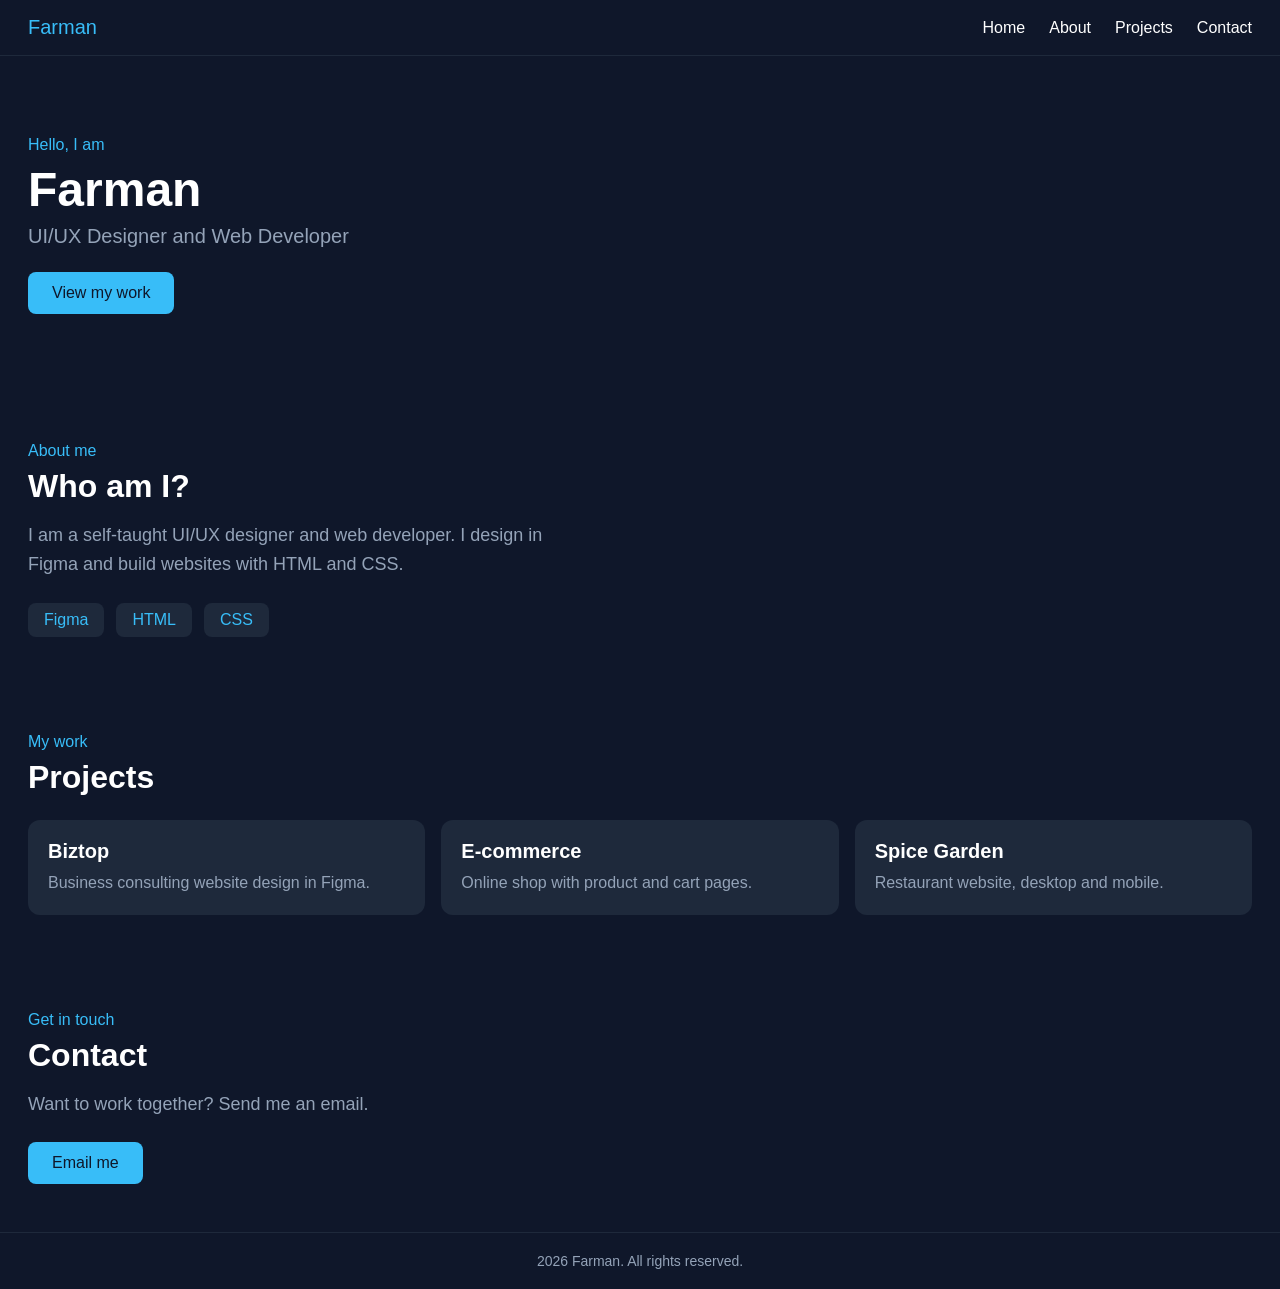
==== index.html @ 83edf2c7 "Add files via upload" ====
<!DOCTYPE html>
<html lang="en">
<head>
  <meta charset="UTF-8">
  <meta name="viewport" content="width=device-width, initial-scale=1.0">
  <title>Farman Portfolio</title>
  <link rel="stylesheet" href="style.css">
</head>
<body>
  <nav class="navbar">
    <span class="logo">Farman</span>
    <ul class="nav-links">
            <li><a href="#home">Home</a></li>
      <li><a href="#about">About</a></li>
      <li><a href="#projects">Projects</a></li>
      <li><a href="#contact">Contact</a></li>
    </ul>
  </nav>
  <section class="hero" id="home">
    <p class="hello">Hello, I am</p>
    <h1>Farman</h1>
    <p class="role">UI/UX Designer and Web Developer</p>
    <a href="#" class="btn">View my work</a>
  </section>
    <section class="about" id="about">
    <p class="label">About me</p>
    <h2>Who am I?</h2>
    <p class="about-text">I am a self-taught UI/UX designer and web developer. I design in Figma and build websites with HTML and CSS.</p>
    <div class="skills">
      <span>Figma</span>
      <span>HTML</span>
      <span>CSS</span>
    </div>
  </section>
    <section class="projects" id="projects">
    <p class="label">My work</p>
    <h2>Projects</h2>
    <div class="cards">
      <div class="card">
        <h3>Biztop</h3>
        <p>Business consulting website design in Figma.</p>
      </div>
      <div class="card">
        <h3>E-commerce</h3>
        <p>Online shop with product and cart pages.</p>
      </div>
      <div class="card">
        <h3>Spice Garden</h3>
        <p>Restaurant website, desktop and mobile.</p>
      </div>
    </div>
  </section>
    <section class="contact" id="contact">
    <p class="label">Get in touch</p>
    <h2>Contact</h2>
    <p class="about-text">Want to work together? Send me an email.</p>
    <a href="mailto:farman.zoniftye@gmail.com" class="btn">Email me</a>
  </section>
  <footer class="footer">2026 Farman. All rights reserved.</footer>
</body>
</html>
---- style.css ----
* { margin: 0; padding: 0; box-sizing: border-box; }
body { background: #0F172A; font-family: Arial, sans-serif; }
.navbar { display: flex; justify-content: space-between; align-items: center; padding: 16px 28px; border-bottom: 1px solid #1E293B; }
.logo { color: #38BDF8; font-size: 20px; }
.nav-links { display: flex; gap: 24px; list-style: none; color: #FFFFFF; font-size: 16px; }
.hero { padding: 80px 28px; }
.hello { color: #38BDF8; font-size: 16px; margin-bottom: 8px; }
h1 { color: #FFFFFF; font-size: 48px; margin-bottom: 8px; }
.role { color: #94A3B8; font-size: 20px; margin-bottom: 24px; }
.btn { background: #38BDF8; color: #0F172A; font-size: 16px; padding: 12px 24px; border-radius: 8px; text-decoration: none; display: inline-block; }
.about { padding: 48px 28px; }
.label { color: #38BDF8; font-size: 16px; margin-bottom: 8px; }
h2 { color: #FFFFFF; font-size: 32px; margin-bottom: 16px; }
.about-text { color: #94A3B8; font-size: 18px; line-height: 1.6; max-width: 520px; margin-bottom: 24px; }
.skills { display: flex; gap: 12px; }
.skills span { background: #1E293B; color: #38BDF8; font-size: 16px; padding: 8px 16px; border-radius: 8px; }
.projects { padding: 48px 28px; }
.cards { display: grid; grid-template-columns: repeat(3, 1fr); gap: 16px; margin-top: 24px; }
.card { background: #1E293B; border-radius: 12px; padding: 20px; }
.card h3 { color: #FFFFFF; font-size: 20px; margin-bottom: 8px; }
.card p { color: #94A3B8; font-size: 16px; line-height: 1.5; }
.contact { padding: 48px 28px; }
.footer { border-top: 1px solid #1E293B; padding: 20px 28px; text-align: center; color: #94A3B8; font-size: 14px; }
html { scroll-behavior: smooth; }
.nav-links a { color: #FFFFFF; text-decoration: none; }
@media (max-width: 768px) {
  .cards { grid-template-columns: 1fr; }
  h1 { font-size: 36px; }
  h2 { font-size: 26px; }
  .navbar { flex-direction: column; gap: 12px; }
  .nav-links { gap: 16px; }
}
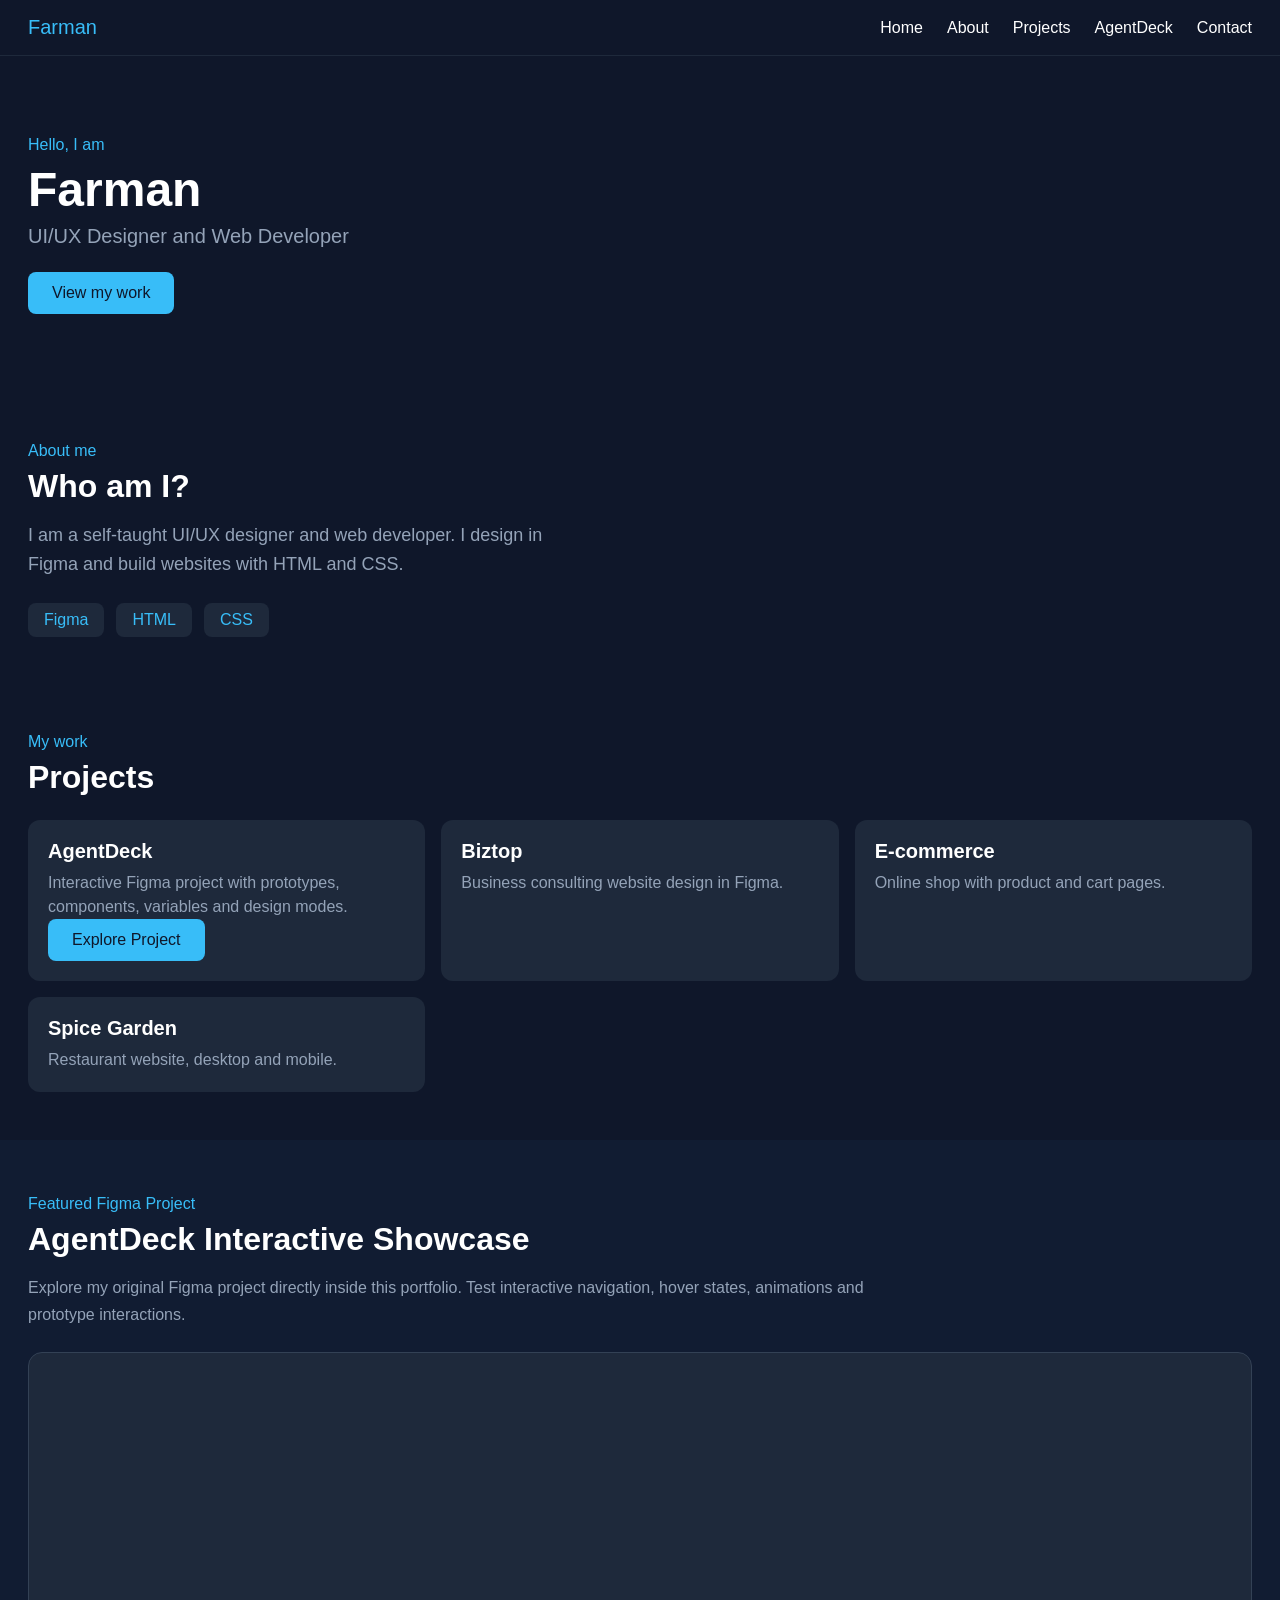
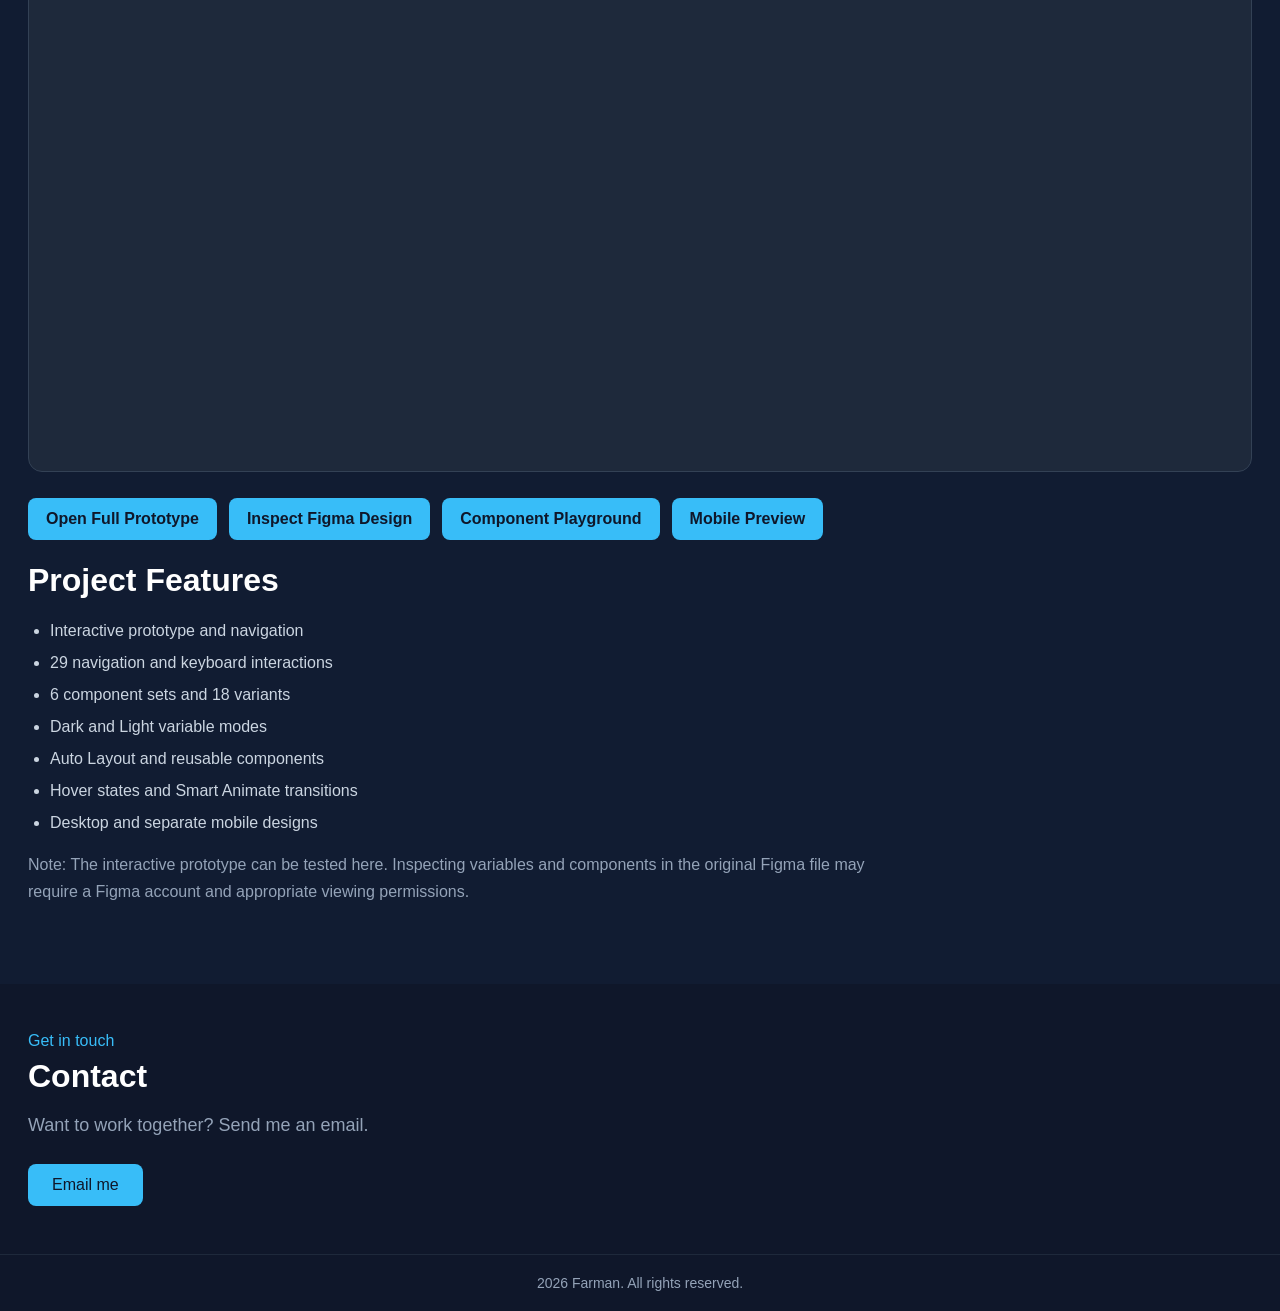
==== commit c8cc2a41: "Enhance index.html with Figma showcase and styles Added meta description and styles for Figma showca" ====
--- a/index.html
+++ b/index.html
@@ -1,61 +1,211 @@
+
 <!DOCTYPE html>
 <html lang="en">
 <head>
   <meta charset="UTF-8">
   <meta name="viewport" content="width=device-width, initial-scale=1.0">
+  <meta name="description" content="Farman's UI/UX design and web development portfolio.">
   <title>Farman Portfolio</title>
   <link rel="stylesheet" href="style.css">
+  <style>
+    .figma-showcase {
+      padding: 55px 28px;
+      background: #111c32;
+    }
+    .figma-description {
+      color: #94a3b8;
+      line-height: 1.7;
+      margin: 12px 0 24px;
+      max-width: 850px;
+    }
+    .figma-frame {
+      width: 100%;
+      height: 80vh;
+      min-height: 560px;
+      border: 1px solid #334155;
+      border-radius: 14px;
+      background: #1e293b;
+    }
+    .figma-links {
+      display: flex;
+      flex-wrap: wrap;
+      gap: 12px;
+      margin: 22px 0;
+    }
+    .figma-links a {
+      background: #38bdf8;
+      color: #0f172a;
+      padding: 12px 18px;
+      border-radius: 8px;
+      text-decoration: none;
+      font-weight: bold;
+    }
+    .figma-links a:hover {
+      background: #7dd3fc;
+    }
+    .feature-list {
+      color: #cbd5e1;
+      line-height: 2;
+      padding-left: 22px;
+      margin-top: 16px;
+    }
+    @media (max-width: 768px) {
+      .figma-showcase { padding: 35px 16px; }
+      .figma-frame { min-height: 480px; }
+      .figma-links { flex-direction: column; }
+      .figma-links a { text-align: center; }
+    }
+  </style>
 </head>
+
 <body>
+
   <nav class="navbar">
     <span class="logo">Farman</span>
     <ul class="nav-links">
-            <li><a href="#home">Home</a></li>
+      <li><a href="#home">Home</a></li>
       <li><a href="#about">About</a></li>
       <li><a href="#projects">Projects</a></li>
+      <li><a href="#agentdeck">AgentDeck</a></li>
       <li><a href="#contact">Contact</a></li>
     </ul>
   </nav>
+
   <section class="hero" id="home">
     <p class="hello">Hello, I am</p>
     <h1>Farman</h1>
     <p class="role">UI/UX Designer and Web Developer</p>
-    <a href="#" class="btn">View my work</a>
-  </section>
-    <section class="about" id="about">
+    <a href="#projects" class="btn">View my work</a>
+  </section>
+
+  <section class="about" id="about">
     <p class="label">About me</p>
     <h2>Who am I?</h2>
-    <p class="about-text">I am a self-taught UI/UX designer and web developer. I design in Figma and build websites with HTML and CSS.</p>
+    <p class="about-text">
+      I am a self-taught UI/UX designer and web developer.
+      I design in Figma and build websites with HTML and CSS.
+    </p>
     <div class="skills">
       <span>Figma</span>
       <span>HTML</span>
       <span>CSS</span>
     </div>
   </section>
-    <section class="projects" id="projects">
+
+  <section class="projects" id="projects">
     <p class="label">My work</p>
     <h2>Projects</h2>
+
     <div class="cards">
+      <div class="card">
+        <h3>AgentDeck</h3>
+        <p>
+          Interactive Figma project with prototypes,
+          components, variables and design modes.
+        </p>
+        <a href="#agentdeck" class="btn">Explore Project</a>
+      </div>
+
       <div class="card">
         <h3>Biztop</h3>
         <p>Business consulting website design in Figma.</p>
       </div>
+
       <div class="card">
         <h3>E-commerce</h3>
         <p>Online shop with product and cart pages.</p>
       </div>
+
       <div class="card">
         <h3>Spice Garden</h3>
         <p>Restaurant website, desktop and mobile.</p>
       </div>
     </div>
   </section>
-    <section class="contact" id="contact">
+
+  <section class="figma-showcase" id="agentdeck">
+    <p class="label">Featured Figma Project</p>
+    <h2>AgentDeck Interactive Showcase</h2>
+
+    <p class="figma-description">
+      Explore my original Figma project directly inside
+      this portfolio. Test interactive navigation, hover
+      states, animations and prototype interactions.
+    </p>
+
+    <iframe
+      class="figma-frame"
+      title="AgentDeck Interactive Figma Prototype"
+      src="https://embed.figma.com/proto/64Zrr0QoQQbOeMegzRqmjJ?node-id=132-300&amp;starting-point-node-id=132-300&amp;embed-host=agentdeck-portfolio&amp;scaling=fit-width&amp;show-proto-sidebar=true&amp;hotspot-hints=true"
+      loading="lazy"
+      allowfullscreen>
+    </iframe>
+
+    <div class="figma-links">
+
+      <a
+        href="https://www.figma.com/proto/64Zrr0QoQQbOeMegzRqmjJ/AgentDeck?page-id=1%3A4&amp;node-id=132-300&amp;starting-point-node-id=132%3A300&amp;scaling=fit-width"
+        target="_blank"
+        rel="noopener noreferrer">
+        Open Full Prototype
+      </a>
+
+      <a
+        href="https://www.figma.com/design/64Zrr0QoQQbOeMegzRqmjJ/AgentDeck?node-id=26-41"
+        target="_blank"
+        rel="noopener noreferrer">
+        Inspect Figma Design
+      </a>
+
+      <a
+        href="https://www.figma.com/proto/64Zrr0QoQQbOeMegzRqmjJ/AgentDeck?page-id=1%3A2&amp;node-id=26-41&amp;starting-point-node-id=26%3A41&amp;scaling=contain"
+        target="_blank"
+        rel="noopener noreferrer">
+        Component Playground
+      </a>
+
+      <a
+        href="https://www.figma.com/proto/64Zrr0QoQQbOeMegzRqmjJ/AgentDeck?page-id=1%3A5&amp;node-id=94-264&amp;starting-point-node-id=94%3A264&amp;scaling=contain"
+        target="_blank"
+        rel="noopener noreferrer">
+        Mobile Preview
+      </a>
+
+    </div>
+
+    <h2>Project Features</h2>
+    <ul class="feature-list">
+      <li>Interactive prototype and navigation</li>
+      <li>29 navigation and keyboard interactions</li>
+      <li>6 component sets and 18 variants</li>
+      <li>Dark and Light variable modes</li>
+      <li>Auto Layout and reusable components</li>
+      <li>Hover states and Smart Animate transitions</li>
+      <li>Desktop and separate mobile designs</li>
+    </ul>
+
+    <p class="figma-description">
+      Note: The interactive prototype can be tested here.
+      Inspecting variables and components in the original
+      Figma file may require a Figma account and
+      appropriate viewing permissions.
+    </p>
+  </section>
+
+  <section class="contact" id="contact">
     <p class="label">Get in touch</p>
     <h2>Contact</h2>
-    <p class="about-text">Want to work together? Send me an email.</p>
-    <a href="mailto:farman.zoniftye@gmail.com" class="btn">Email me</a>
-  </section>
-  <footer class="footer">2026 Farman. All rights reserved.</footer>
+    <p class="about-text">
+      Want to work together? Send me an email.
+    </p>
+    <a href="mailto:farman.zoniftye@gmail.com" class="btn">
+      Email me
+    </a>
+  </section>
+
+  <footer class="footer">
+    2026 Farman. All rights reserved.
+  </footer>
+
 </body>
-</html>+</html>
--- a/style.css
+++ b/style.css
@@ -1,32 +1,46 @@
-* { margin: 0; padding: 0; box-sizing: border-box; }
-body { background: #0F172A; font-family: Arial, sans-serif; }
-.navbar { display: flex; justify-content: space-between; align-items: center; padding: 16px 28px; border-bottom: 1px solid #1E293B; }
-.logo { color: #38BDF8; font-size: 20px; }
-.nav-links { display: flex; gap: 24px; list-style: none; color: #FFFFFF; font-size: 16px; }
-.hero { padding: 80px 28px; }
-.hello { color: #38BDF8; font-size: 16px; margin-bottom: 8px; }
-h1 { color: #FFFFFF; font-size: 48px; margin-bottom: 8px; }
-.role { color: #94A3B8; font-size: 20px; margin-bottom: 24px; }
-.btn { background: #38BDF8; color: #0F172A; font-size: 16px; padding: 12px 24px; border-radius: 8px; text-decoration: none; display: inline-block; }
-.about { padding: 48px 28px; }
-.label { color: #38BDF8; font-size: 16px; margin-bottom: 8px; }
-h2 { color: #FFFFFF; font-size: 32px; margin-bottom: 16px; }
-.about-text { color: #94A3B8; font-size: 18px; line-height: 1.6; max-width: 520px; margin-bottom: 24px; }
-.skills { display: flex; gap: 12px; }
-.skills span { background: #1E293B; color: #38BDF8; font-size: 16px; padding: 8px 16px; border-radius: 8px; }
-.projects { padding: 48px 28px; }
-.cards { display: grid; grid-template-columns: repeat(3, 1fr); gap: 16px; margin-top: 24px; }
-.card { background: #1E293B; border-radius: 12px; padding: 20px; }
-.card h3 { color: #FFFFFF; font-size: 20px; margin-bottom: 8px; }
-.card p { color: #94A3B8; font-size: 16px; line-height: 1.5; }
-.contact { padding: 48px 28px; }
-.footer { border-top: 1px solid #1E293B; padding: 20px 28px; text-align: center; color: #94A3B8; font-size: 14px; }
-html { scroll-behavior: smooth; }
-.nav-links a { color: #FFFFFF; text-decoration: none; }
-@media (max-width: 768px) {
-  .cards { grid-template-columns: 1fr; }
-  h1 { font-size: 36px; }
-  h2 { font-size: 26px; }
-  .navbar { flex-direction: column; gap: 12px; }
-  .nav-links { gap: 16px; }
-}+* { margin: 0; padding: 0; box-sizing: border-box; }
+body { background: #0F172A; font-family: Arial, sans-serif; }
+.navbar { display: flex; justify-content: space-between; align-items: center; padding: 16px 28px; border-bottom: 1px solid #1E293B; }
+.logo { color: #38BDF8; font-size: 20px; }
+.nav-links { display: flex; gap: 24px; list-style: none; color: #FFFFFF; font-size: 16px; }
+.hero { padding: 80px 28px; }
+.hello { color: #38BDF8; font-size: 16px; margin-bottom: 8px; }
+h1 { color: #FFFFFF; font-size: 48px; margin-bottom: 8px; }
+.role { color: #94A3B8; font-size: 20px; margin-bottom: 24px; }
+.btn { background: #38BDF8; color: #0F172A; font-size: 16px; padding: 12px 24px; border-radius: 8px; text-decoration: none; display: inline-block; }
+.about { padding: 48px 28px; }
+.label { color: #38BDF8; font-size: 16px; margin-bottom: 8px; }
+h2 { color: #FFFFFF; font-size: 32px; margin-bottom: 16px; }
+.about-text { color: #94A3B8; font-size: 18px; line-height: 1.6; max-width: 520px; margin-bottom: 24px; }
+.skills { display: flex; gap: 12px; }
+.skills span { background: #1E293B; color: #38BDF8; font-size: 16px; padding: 8px 16px; border-radius: 8px; }
+.projects { padding: 48px 28px; }
+.cards { display: grid; grid-template-columns: repeat(3, 1fr); gap: 16px; margin-top: 24px; }
+.card { background: #1E293B; border-radius: 12px; padding: 20px; }
+.card h3 { color: #FFFFFF; font-size: 20px; margin-bottom: 8px; }
+.card p { color: #94A3B8; font-size: 16px; line-height: 1.5; }
+.contact { padding: 48px 28px; }
+.footer { border-top: 1px solid #1E293B; padding: 20px 28px; text-align: center; color: #94A3B8; font-size: 14px; }
+html { scroll-behavior: smooth; }
+.nav-links a { color: #FFFFFF; text-decoration: none; }
+@media (max-width: 768px) {
+  .cards { grid-template-columns: 1fr; }
+  h1 { font-size: 36px; }
+  h2 { font-size: 26px; }
+  .navbar { flex-direction: column; gap: 12px; }
+  .nav-links { gap: 16px; }
+}
+/* Featured AgentDeck project */
+.featured-project { background:#17243a; border:1px solid #334155; border-radius:16px; padding:24px; margin:24px 0 30px; }
+.featured-heading { display:flex; align-items:center; justify-content:space-between; flex-wrap:wrap; gap:12px; }
+.featured-heading h3 { color:#fff; font-size:28px; margin-top:5px; }
+.project-tag { color:#7dd3fc; background:#24364d; border-radius:999px; padding:8px 12px; font-size:13px; }
+.project-description { color:#cbd5e1; line-height:1.6; margin:14px 0 18px; max-width:760px; }
+.project-actions,.project-extras { display:flex; flex-wrap:wrap; align-items:center; gap:12px; }
+.secondary-btn { border:1px solid #38bdf8; color:#7dd3fc; padding:11px 18px; border-radius:8px; text-decoration:none; }
+.prototype-frame { margin-top:22px; background:#0f172a; border-radius:12px; overflow:hidden; border:1px solid #334155; }
+.prototype-frame iframe { display:block; width:100%; height:80vh; min-height:560px; border:0; }
+.project-extras { margin-top:18px; gap:12px 24px; }
+.project-extras a { color:#7dd3fc; text-decoration:underline; text-underline-offset:4px; }
+.project-note { margin-top:16px; font-size:13px; line-height:1.6; color:#94a3b8; }
+@media (max-width:768px) { .featured-project { padding:16px; } .featured-heading h3 { font-size:24px; } .prototype-frame iframe { min-height:480px; height:70vh; } }
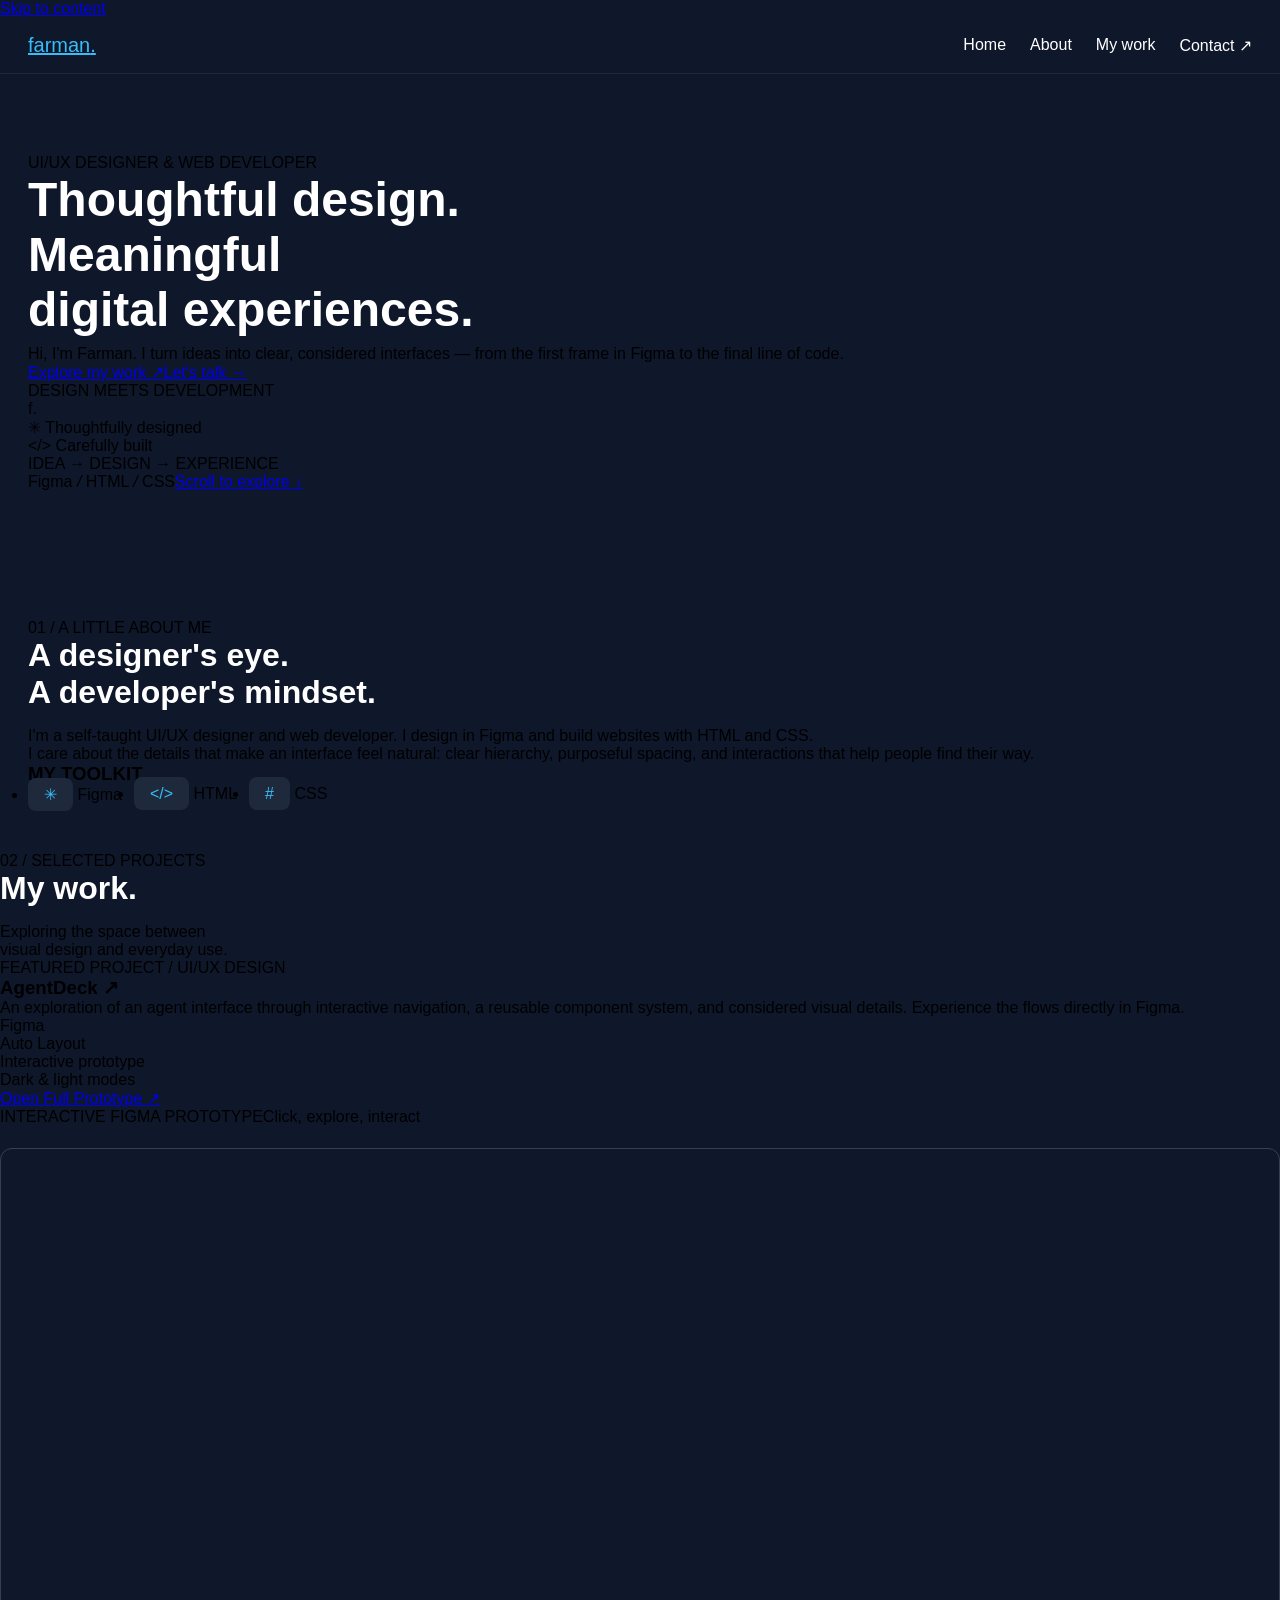
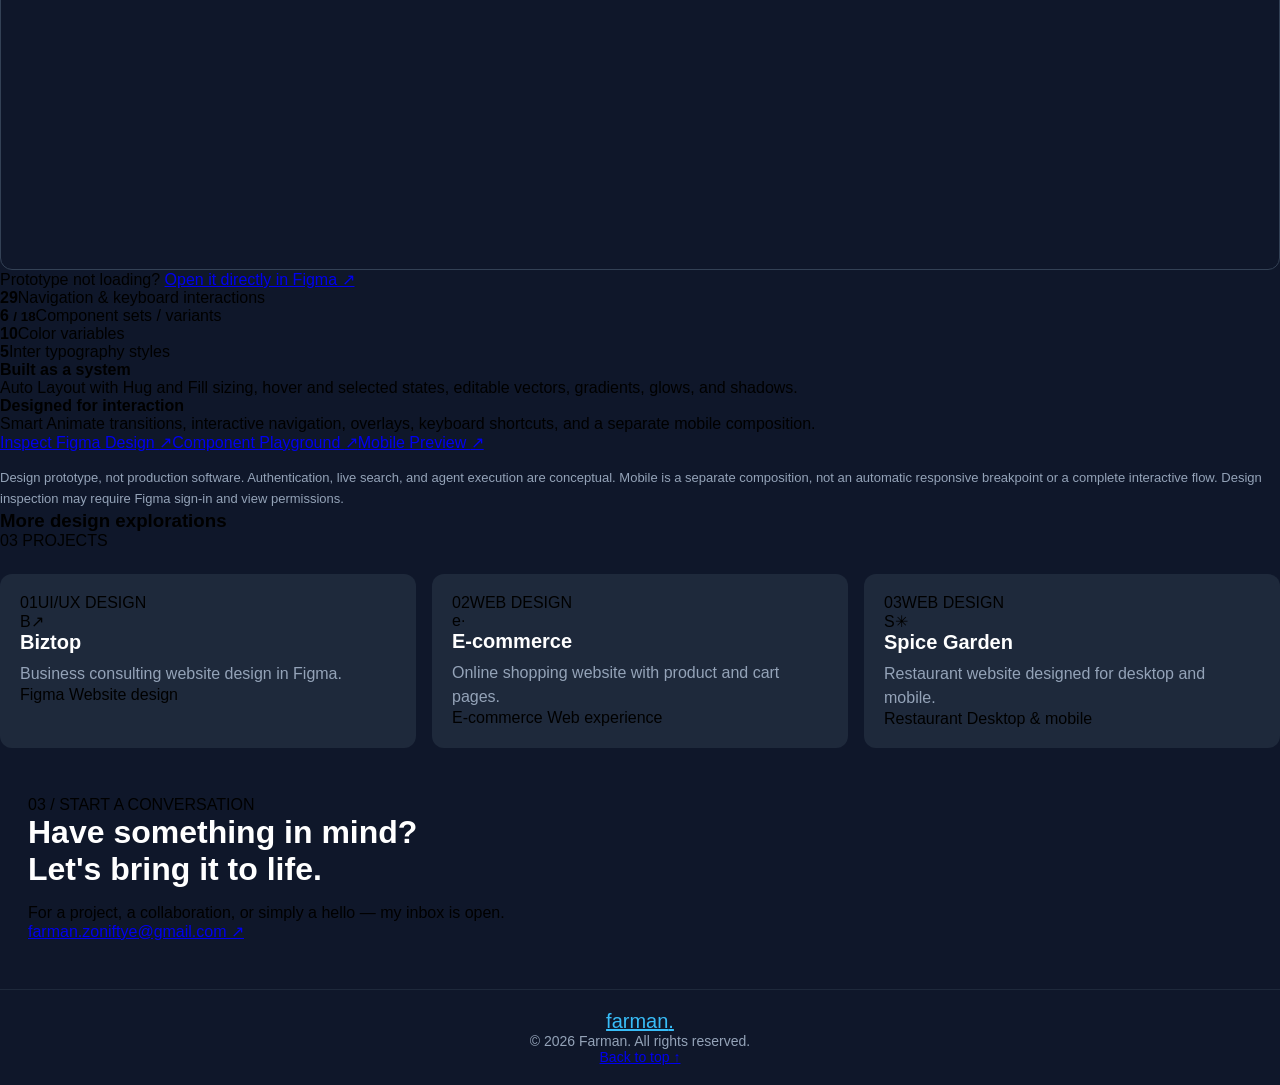
==== commit 22e99a14: "Update index.html" ====
--- a/index.html
+++ b/index.html
@@ -1,211 +1,61 @@
-
 <!DOCTYPE html>
 <html lang="en">
 <head>
   <meta charset="UTF-8">
   <meta name="viewport" content="width=device-width, initial-scale=1.0">
-  <meta name="description" content="Farman's UI/UX design and web development portfolio.">
-  <title>Farman Portfolio</title>
+  <meta name="theme-color" content="#0b1220">
+  <meta name="description" content="Farman is a self-taught UI/UX designer and web developer. Explore Figma design projects, the interactive AgentDeck prototype, and thoughtful web experiences.">
+  <title>Farman — UI/UX Designer & Web Developer</title>
   <link rel="stylesheet" href="style.css">
-  <style>
-    .figma-showcase {
-      padding: 55px 28px;
-      background: #111c32;
-    }
-    .figma-description {
-      color: #94a3b8;
-      line-height: 1.7;
-      margin: 12px 0 24px;
-      max-width: 850px;
-    }
-    .figma-frame {
-      width: 100%;
-      height: 80vh;
-      min-height: 560px;
-      border: 1px solid #334155;
-      border-radius: 14px;
-      background: #1e293b;
-    }
-    .figma-links {
-      display: flex;
-      flex-wrap: wrap;
-      gap: 12px;
-      margin: 22px 0;
-    }
-    .figma-links a {
-      background: #38bdf8;
-      color: #0f172a;
-      padding: 12px 18px;
-      border-radius: 8px;
-      text-decoration: none;
-      font-weight: bold;
-    }
-    .figma-links a:hover {
-      background: #7dd3fc;
-    }
-    .feature-list {
-      color: #cbd5e1;
-      line-height: 2;
-      padding-left: 22px;
-      margin-top: 16px;
-    }
-    @media (max-width: 768px) {
-      .figma-showcase { padding: 35px 16px; }
-      .figma-frame { min-height: 480px; }
-      .figma-links { flex-direction: column; }
-      .figma-links a { text-align: center; }
-    }
-  </style>
 </head>
-
 <body>
-
-  <nav class="navbar">
-    <span class="logo">Farman</span>
-    <ul class="nav-links">
-      <li><a href="#home">Home</a></li>
-      <li><a href="#about">About</a></li>
-      <li><a href="#projects">Projects</a></li>
-      <li><a href="#agentdeck">AgentDeck</a></li>
-      <li><a href="#contact">Contact</a></li>
-    </ul>
-  </nav>
-
-  <section class="hero" id="home">
-    <p class="hello">Hello, I am</p>
-    <h1>Farman</h1>
-    <p class="role">UI/UX Designer and Web Developer</p>
-    <a href="#projects" class="btn">View my work</a>
-  </section>
-
-  <section class="about" id="about">
-    <p class="label">About me</p>
-    <h2>Who am I?</h2>
-    <p class="about-text">
-      I am a self-taught UI/UX designer and web developer.
-      I design in Figma and build websites with HTML and CSS.
-    </p>
-    <div class="skills">
-      <span>Figma</span>
-      <span>HTML</span>
-      <span>CSS</span>
-    </div>
-  </section>
-
-  <section class="projects" id="projects">
-    <p class="label">My work</p>
-    <h2>Projects</h2>
-
-    <div class="cards">
-      <div class="card">
-        <h3>AgentDeck</h3>
-        <p>
-          Interactive Figma project with prototypes,
-          components, variables and design modes.
-        </p>
-        <a href="#agentdeck" class="btn">Explore Project</a>
+  <a class="skip-link" href="#main">Skip to content</a>
+  <header class="site-header">
+    <nav class="navbar container" aria-label="Main navigation">
+      <a class="logo" href="#home" aria-label="Farman home">farman<span>.</span></a>
+      <ul class="nav-links"><li><a href="#home">Home</a></li><li><a href="#about">About</a></li><li><a href="#projects">My work</a></li><li><a href="#contact">Contact <span aria-hidden="true">↗</span></a></li></ul>
+    </nav>
+  </header>
+  <main id="main">
+    <section class="hero container" id="home" aria-labelledby="hero-title">
+      <div class="hero-copy">
+        <p class="eyebrow"><span class="status-dot" aria-hidden="true"></span> UI/UX DESIGNER & WEB DEVELOPER</p>
+        <h1 id="hero-title">Thoughtful design.<br><span>Meaningful</span><br>digital experiences.</h1>
+        <p class="hero-description">Hi, I'm Farman. I turn ideas into clear, considered interfaces — from the first frame in Figma to the final line of code.</p>
+        <div class="actions"><a class="button primary" href="#projects">Explore my work <span aria-hidden="true">↗</span></a><a class="text-link" href="#contact">Let's talk <span aria-hidden="true">→</span></a></div>
       </div>
-
-      <div class="card">
-        <h3>Biztop</h3>
-        <p>Business consulting website design in Figma.</p>
+      <div class="design-art" aria-hidden="true">
+        <div class="art-grid"></div><span class="art-label top-label">DESIGN MEETS DEVELOPMENT</span>
+        <div class="orbit orbit-one"></div><div class="orbit orbit-two"></div>
+        <div class="monogram">f<span>.</span></div><div class="floating-tag tag-design"><span>✳</span> Thoughtfully designed</div><div class="floating-tag tag-code"><span>&lt;/&gt;</span> Carefully built</div><span class="art-label bottom-label">IDEA → DESIGN → EXPERIENCE</span>
       </div>
-
-      <div class="card">
-        <h3>E-commerce</h3>
-        <p>Online shop with product and cart pages.</p>
+      <div class="hero-bottom"><span>Figma <i>/</i> HTML <i>/</i> CSS</span><a href="#projects">Scroll to explore <span aria-hidden="true">↓</span></a></div>
+    </section>
+    <section class="section container about" id="about" aria-labelledby="about-title">
+      <div><p class="eyebrow">01 / A LITTLE ABOUT ME</p><h2 id="about-title">A designer's eye.<br>A developer's mindset.</h2></div>
+      <div class="about-detail"><p>I'm a self-taught UI/UX designer and web developer. I design in Figma and build websites with HTML and CSS.</p><p>I care about the details that make an interface feel natural: clear hierarchy, purposeful spacing, and interactions that help people find their way.</p><h3 class="small-heading">MY TOOLKIT</h3><ul class="skills" aria-label="Skills"><li><span aria-hidden="true">✳</span> Figma</li><li><span aria-hidden="true">&lt;/&gt;</span> HTML</li><li><span aria-hidden="true">#</span> CSS</li></ul></div>
+    </section>
+    <section class="section container" id="projects" aria-labelledby="work-title">
+      <div class="section-heading"><div><p class="eyebrow">02 / SELECTED PROJECTS</p><h2 id="work-title">My work<span class="accent">.</span></h2></div><p>Exploring the space between<br>visual design and everyday use.</p></div>
+      <article class="featured" aria-labelledby="agentdeck-title">
+        <div class="featured-intro"><div><p class="eyebrow">FEATURED PROJECT <span class="separator">/</span> UI/UX DESIGN</p><h3 id="agentdeck-title">AgentDeck <span aria-hidden="true">↗</span></h3><p>An exploration of an agent interface through interactive navigation, a reusable component system, and considered visual details. Experience the flows directly in Figma.</p><ul class="badges" aria-label="AgentDeck technologies"><li>Figma</li><li>Auto Layout</li><li>Interactive prototype</li><li>Dark & light modes</li></ul></div><a class="button primary" href="https://www.figma.com/proto/64Zrr0QoQQbOeMegzRqmjJ/AgentDeck?page-id=1%3A4&amp;node-id=132-300&amp;starting-point-node-id=132%3A300&amp;scaling=fit-width" target="_blank" rel="noopener noreferrer">Open Full Prototype <span aria-hidden="true">↗</span></a></div>
+        <div class="prototype-toolbar"><span><span class="status-dot" aria-hidden="true"></span> INTERACTIVE FIGMA PROTOTYPE</span><span>Click, explore, interact</span></div>
+        <div class="prototype-frame"><iframe title="AgentDeck interactive desktop prototype in Figma" src="https://embed.figma.com/proto/64Zrr0QoQQbOeMegzRqmjJ/AgentDeck?page-id=1%3A4&amp;node-id=132-300&amp;starting-point-node-id=132%3A300&amp;scaling=fit-width&amp;embed-host=share" loading="lazy" allowfullscreen></iframe></div>
+        <p class="embed-help">Prototype not loading? <a href="https://www.figma.com/proto/64Zrr0QoQQbOeMegzRqmjJ/AgentDeck?page-id=1%3A4&amp;node-id=132-300&amp;starting-point-node-id=132%3A300&amp;scaling=fit-width" target="_blank" rel="noopener noreferrer">Open it directly in Figma ↗</a></p>
+        <div class="project-stats"><div><strong>29</strong><span>Navigation & keyboard interactions</span></div><div><strong>6 <small>/ 18</small></strong><span>Component sets / variants</span></div><div><strong>10</strong><span>Color variables</span></div><div><strong>5</strong><span>Inter typography styles</span></div></div>
+        <div class="feature-details"><div><h4>Built as a system</h4><p>Auto Layout with Hug and Fill sizing, hover and selected states, editable vectors, gradients, glows, and shadows.</p></div><div><h4>Designed for interaction</h4><p>Smart Animate transitions, interactive navigation, overlays, keyboard shortcuts, and a separate mobile composition.</p></div></div>
+        <div class="project-links"><a href="https://www.figma.com/design/64Zrr0QoQQbOeMegzRqmjJ/AgentDeck?node-id=26-41" target="_blank" rel="noopener noreferrer">Inspect Figma Design <span aria-hidden="true">↗</span></a><a href="https://www.figma.com/proto/64Zrr0QoQQbOeMegzRqmjJ/AgentDeck?page-id=1%3A2&amp;node-id=26-41&amp;starting-point-node-id=26%3A41&amp;scaling=contain" target="_blank" rel="noopener noreferrer">Component Playground <span aria-hidden="true">↗</span></a><a href="https://www.figma.com/proto/64Zrr0QoQQbOeMegzRqmjJ/AgentDeck?page-id=1%3A5&amp;node-id=94-264&amp;starting-point-node-id=94%3A264&amp;scaling=contain" target="_blank" rel="noopener noreferrer">Mobile Preview <span aria-hidden="true">↗</span></a></div>
+        <p class="project-note">Design prototype, not production software. Authentication, live search, and agent execution are conceptual. Mobile is a separate composition, not an automatic responsive breakpoint or a complete interactive flow. Design inspection may require Figma sign-in and view permissions.</p>
+      </article>
+      <div class="more-work-heading"><h3>More design explorations</h3><span>03 PROJECTS</span></div>
+      <div class="cards">
+        <article class="card"><div class="card-top"><span class="project-number">01</span><span class="card-category">UI/UX DESIGN</span></div><div class="project-symbol" aria-hidden="true">B<span>↗</span></div><h3>Biztop</h3><p>Business consulting website design in Figma.</p><div class="card-footer">Figma <span>Website design</span></div></article>
+        <article class="card"><div class="card-top"><span class="project-number">02</span><span class="card-category">WEB DESIGN</span></div><div class="project-symbol" aria-hidden="true">e<span>·</span></div><h3>E-commerce</h3><p>Online shopping website with product and cart pages.</p><div class="card-footer">E-commerce <span>Web experience</span></div></article>
+        <article class="card"><div class="card-top"><span class="project-number">03</span><span class="card-category">WEB DESIGN</span></div><div class="project-symbol spice-symbol" aria-hidden="true">S<span>✳</span></div><h3>Spice Garden</h3><p>Restaurant website designed for desktop and mobile.</p><div class="card-footer">Restaurant <span>Desktop & mobile</span></div></article>
       </div>
-
-      <div class="card">
-        <h3>Spice Garden</h3>
-        <p>Restaurant website, desktop and mobile.</p>
-      </div>
-    </div>
-  </section>
-
-  <section class="figma-showcase" id="agentdeck">
-    <p class="label">Featured Figma Project</p>
-    <h2>AgentDeck Interactive Showcase</h2>
-
-    <p class="figma-description">
-      Explore my original Figma project directly inside
-      this portfolio. Test interactive navigation, hover
-      states, animations and prototype interactions.
-    </p>
-
-    <iframe
-      class="figma-frame"
-      title="AgentDeck Interactive Figma Prototype"
-      src="https://embed.figma.com/proto/64Zrr0QoQQbOeMegzRqmjJ?node-id=132-300&amp;starting-point-node-id=132-300&amp;embed-host=agentdeck-portfolio&amp;scaling=fit-width&amp;show-proto-sidebar=true&amp;hotspot-hints=true"
-      loading="lazy"
-      allowfullscreen>
-    </iframe>
-
-    <div class="figma-links">
-
-      <a
-        href="https://www.figma.com/proto/64Zrr0QoQQbOeMegzRqmjJ/AgentDeck?page-id=1%3A4&amp;node-id=132-300&amp;starting-point-node-id=132%3A300&amp;scaling=fit-width"
-        target="_blank"
-        rel="noopener noreferrer">
-        Open Full Prototype
-      </a>
-
-      <a
-        href="https://www.figma.com/design/64Zrr0QoQQbOeMegzRqmjJ/AgentDeck?node-id=26-41"
-        target="_blank"
-        rel="noopener noreferrer">
-        Inspect Figma Design
-      </a>
-
-      <a
-        href="https://www.figma.com/proto/64Zrr0QoQQbOeMegzRqmjJ/AgentDeck?page-id=1%3A2&amp;node-id=26-41&amp;starting-point-node-id=26%3A41&amp;scaling=contain"
-        target="_blank"
-        rel="noopener noreferrer">
-        Component Playground
-      </a>
-
-      <a
-        href="https://www.figma.com/proto/64Zrr0QoQQbOeMegzRqmjJ/AgentDeck?page-id=1%3A5&amp;node-id=94-264&amp;starting-point-node-id=94%3A264&amp;scaling=contain"
-        target="_blank"
-        rel="noopener noreferrer">
-        Mobile Preview
-      </a>
-
-    </div>
-
-    <h2>Project Features</h2>
-    <ul class="feature-list">
-      <li>Interactive prototype and navigation</li>
-      <li>29 navigation and keyboard interactions</li>
-      <li>6 component sets and 18 variants</li>
-      <li>Dark and Light variable modes</li>
-      <li>Auto Layout and reusable components</li>
-      <li>Hover states and Smart Animate transitions</li>
-      <li>Desktop and separate mobile designs</li>
-    </ul>
-
-    <p class="figma-description">
-      Note: The interactive prototype can be tested here.
-      Inspecting variables and components in the original
-      Figma file may require a Figma account and
-      appropriate viewing permissions.
-    </p>
-  </section>
-
-  <section class="contact" id="contact">
-    <p class="label">Get in touch</p>
-    <h2>Contact</h2>
-    <p class="about-text">
-      Want to work together? Send me an email.
-    </p>
-    <a href="mailto:farman.zoniftye@gmail.com" class="btn">
-      Email me
-    </a>
-  </section>
-
-  <footer class="footer">
-    2026 Farman. All rights reserved.
-  </footer>
-
+    </section>
+    <section class="contact container" id="contact" aria-labelledby="contact-title"><p class="eyebrow">03 / START A CONVERSATION</p><h2 id="contact-title">Have something in mind?<br><span>Let's bring it to life.</span></h2><p>For a project, a collaboration, or simply a hello — my inbox is open.</p><a class="email-link" href="mailto:farman.zoniftye@gmail.com">farman.zoniftye@gmail.com <span aria-hidden="true">↗</span></a></section>
+  </main>
+  <footer class="footer container"><a class="logo" href="#home" aria-label="Farman home">farman<span>.</span></a><p>© 2026 Farman. All rights reserved.</p><a href="#home">Back to top ↑</a></footer>
 </body>
 </html>
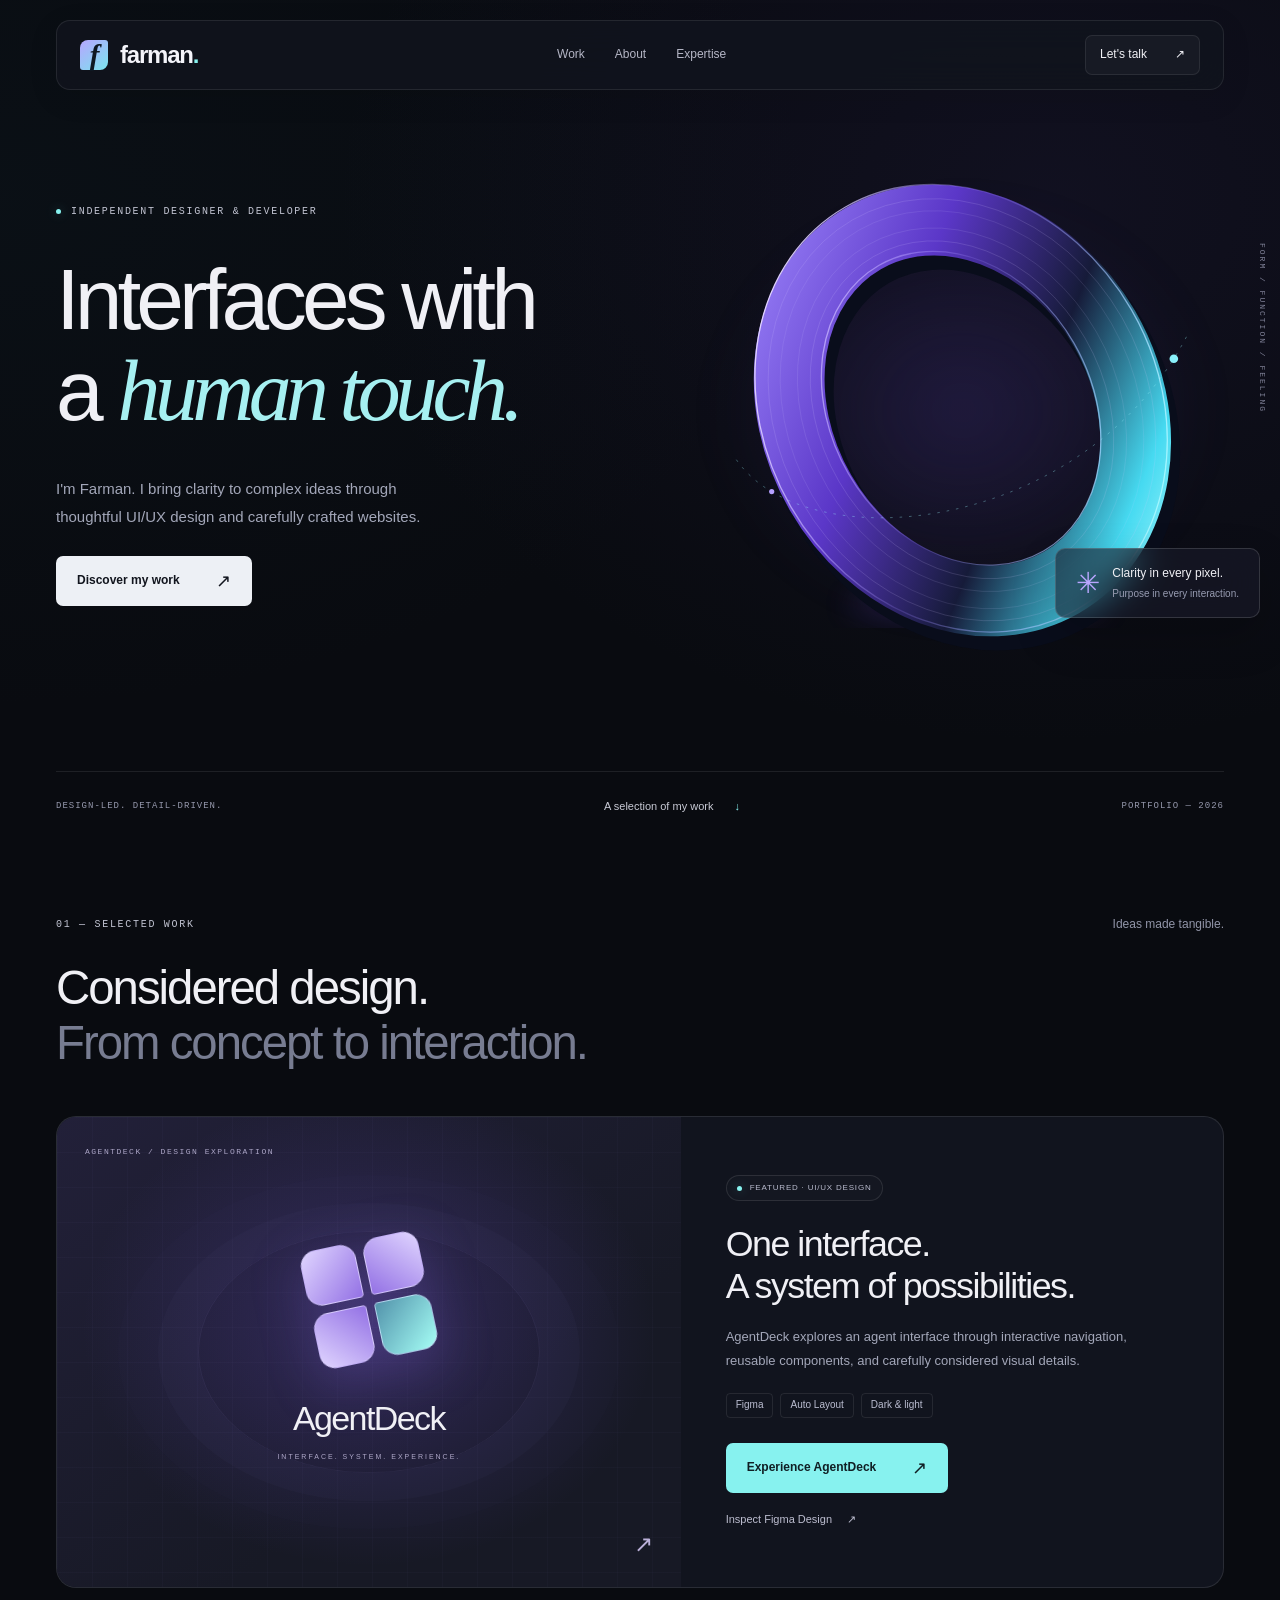
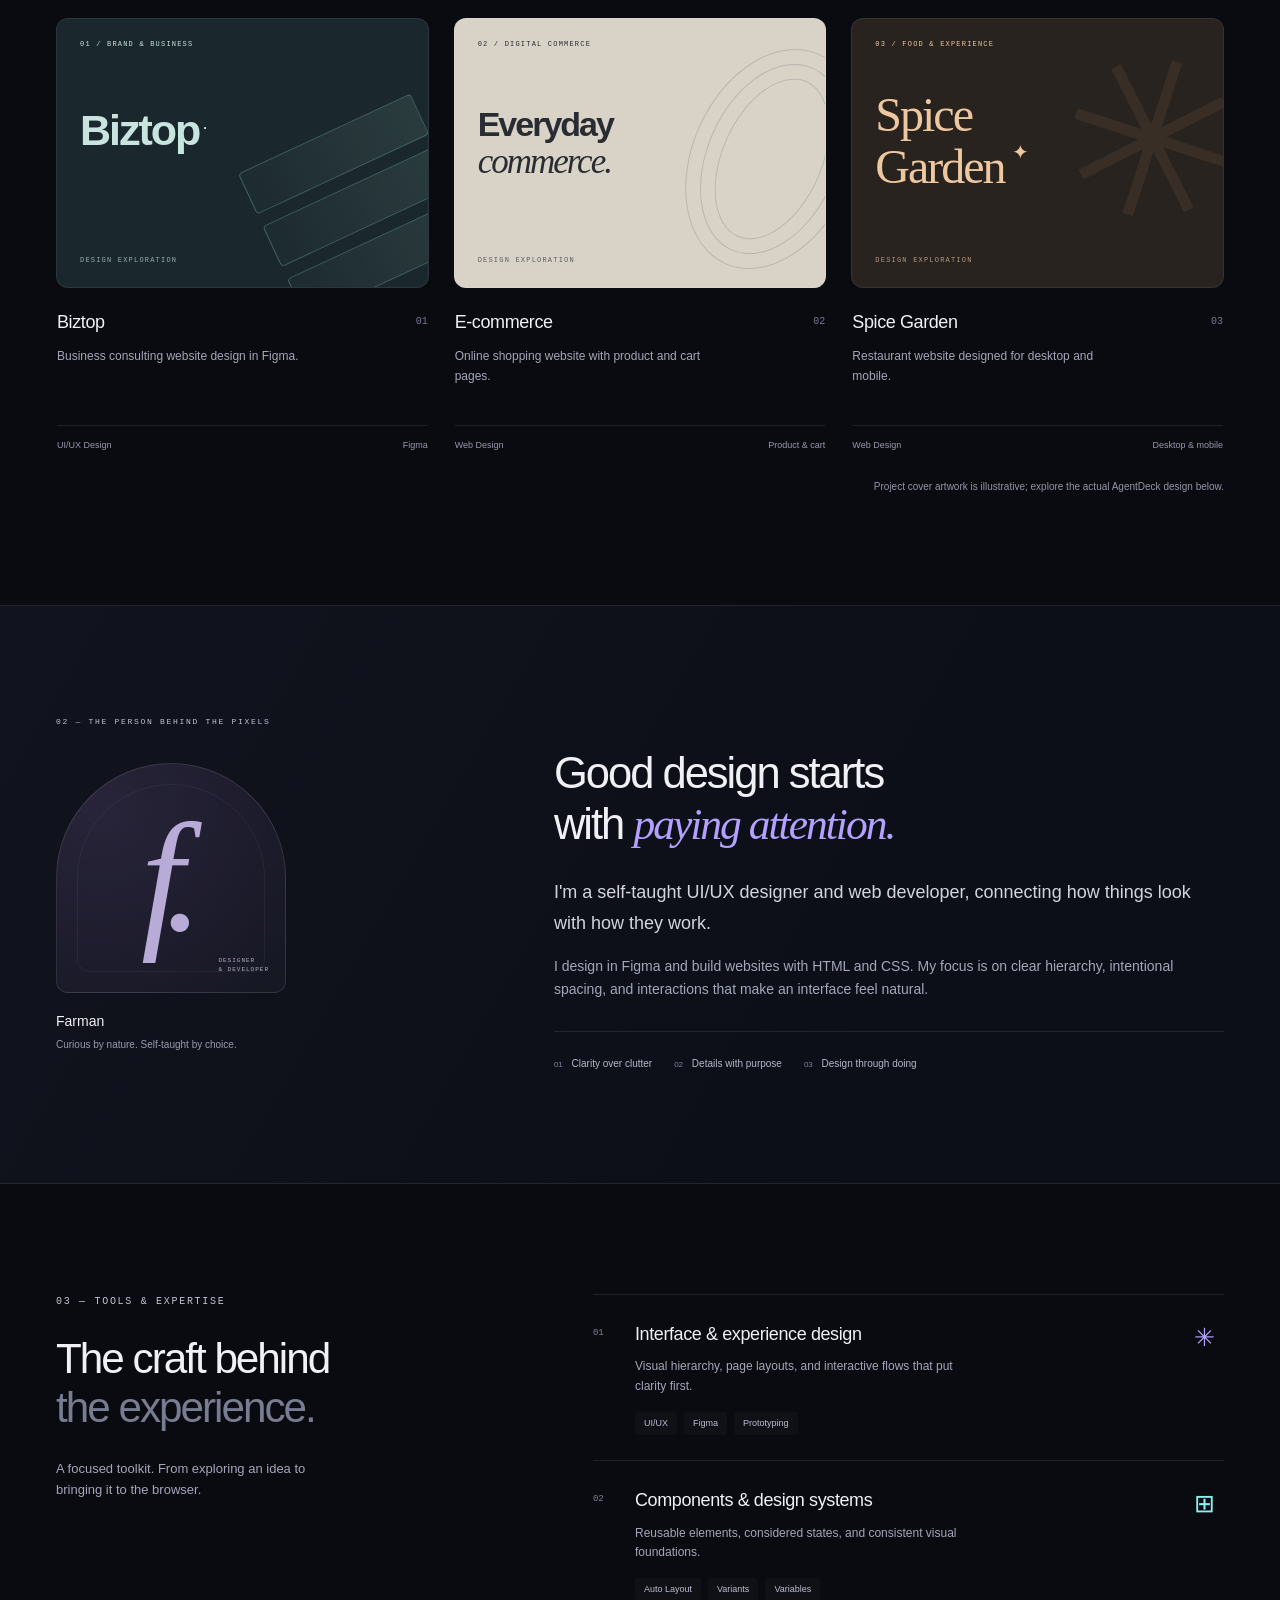
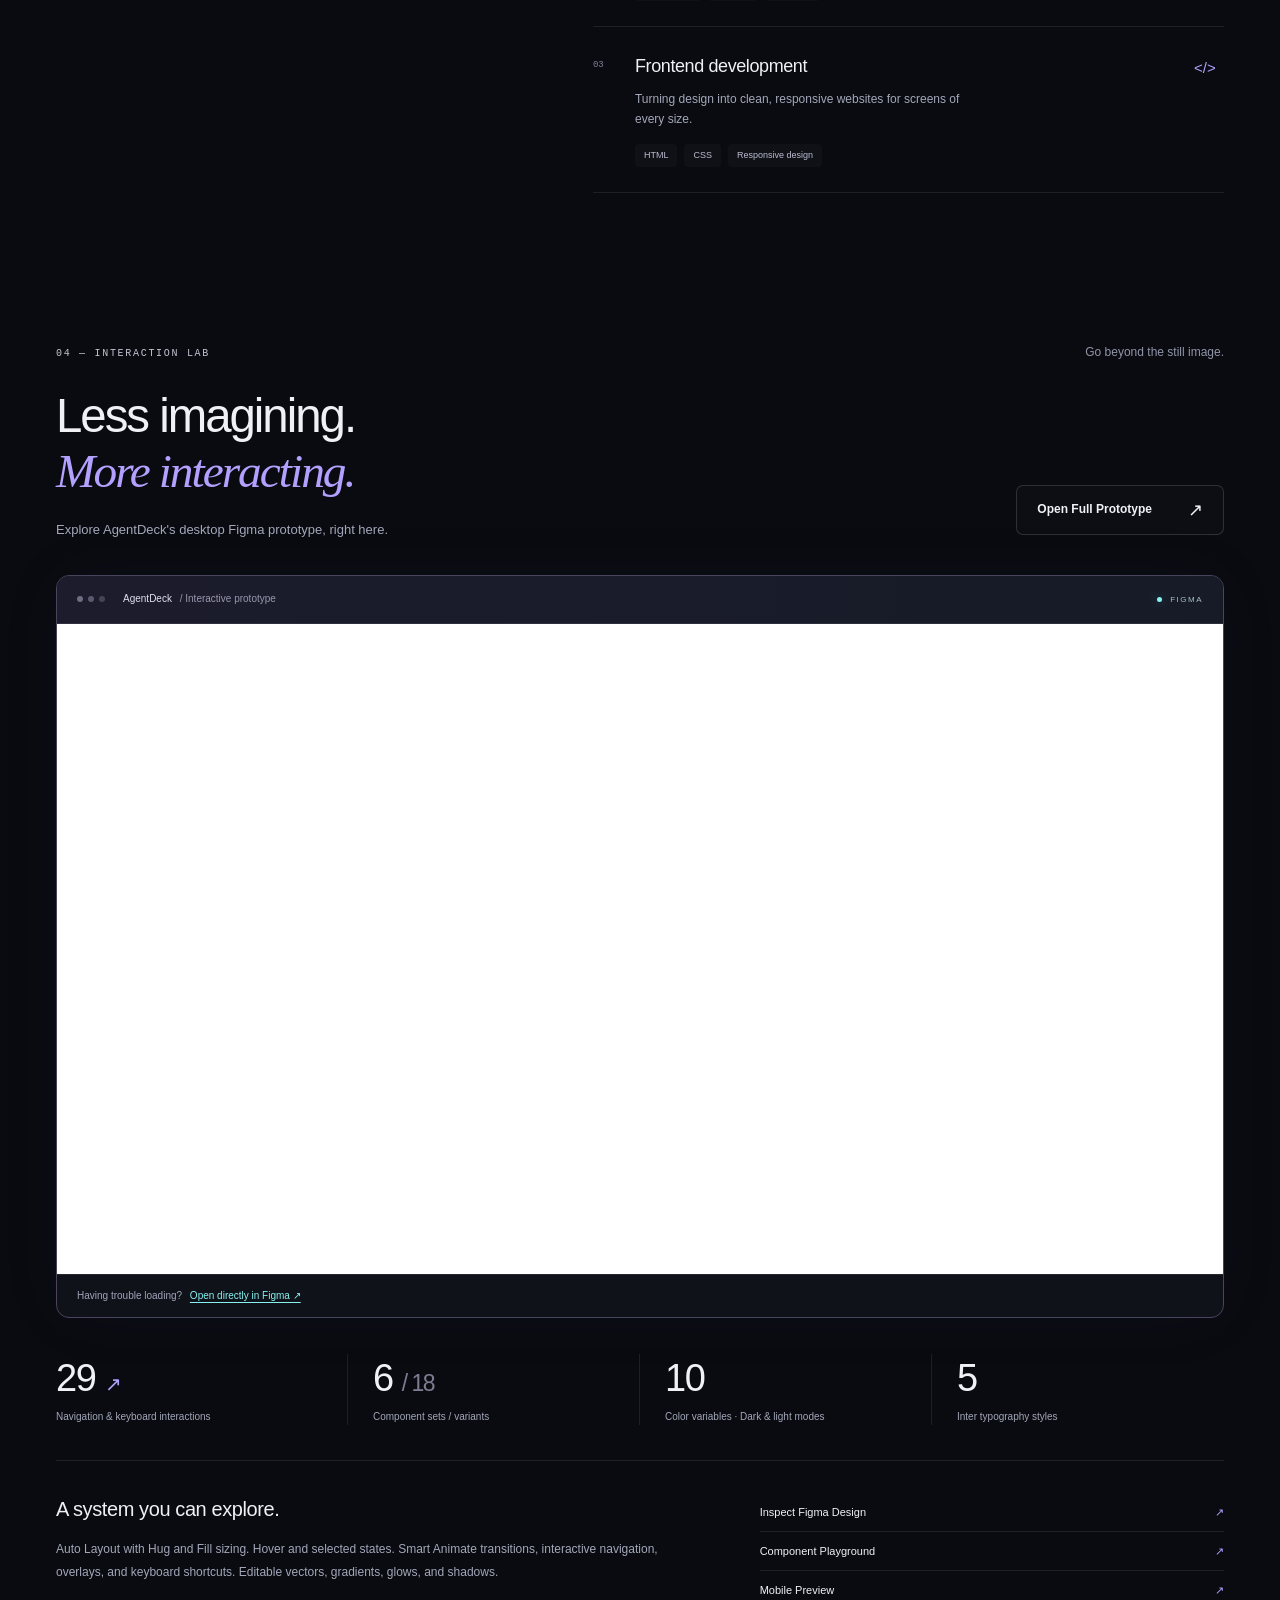
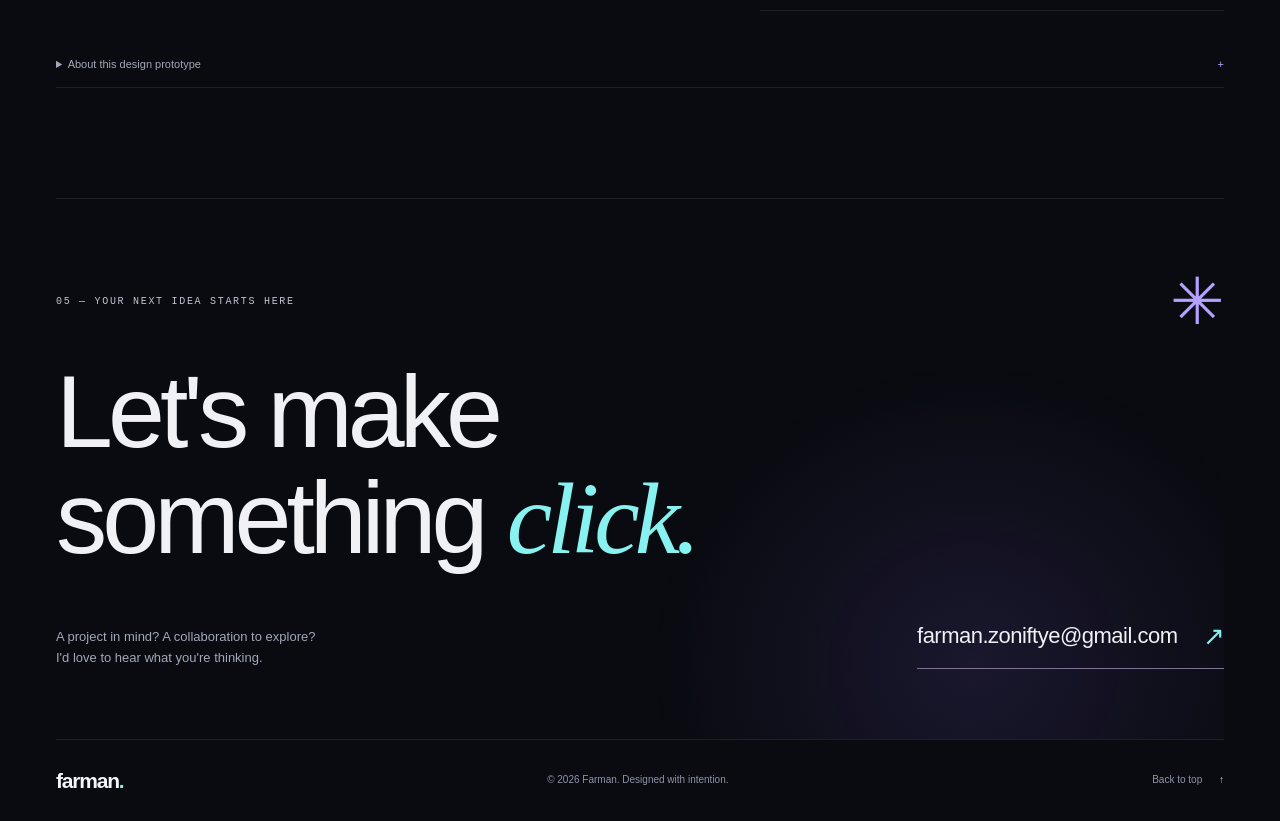
==== commit bdc6b37a: "Add files via upload" ====
--- a/index.html
+++ b/index.html
@@ -1,61 +1,86 @@
 <!DOCTYPE html>
 <html lang="en">
 <head>
-  <meta charset="UTF-8">
-  <meta name="viewport" content="width=device-width, initial-scale=1.0">
-  <meta name="theme-color" content="#0b1220">
-  <meta name="description" content="Farman is a self-taught UI/UX designer and web developer. Explore Figma design projects, the interactive AgentDeck prototype, and thoughtful web experiences.">
-  <title>Farman — UI/UX Designer & Web Developer</title>
+  <meta charset="utf-8">
+  <meta name="viewport" content="width=device-width, initial-scale=1">
+  <meta name="theme-color" content="#090b10">
+  <meta name="description" content="Farman — UI/UX designer and web developer. Thoughtful interfaces, interactive Figma prototypes, and carefully built websites.">
+  <title>Farman — Design with a human touch · Preview</title>
   <link rel="stylesheet" href="style.css">
+  <script src="script.js" defer></script>
 </head>
 <body>
-  <a class="skip-link" href="#main">Skip to content</a>
-  <header class="site-header">
-    <nav class="navbar container" aria-label="Main navigation">
-      <a class="logo" href="#home" aria-label="Farman home">farman<span>.</span></a>
-      <ul class="nav-links"><li><a href="#home">Home</a></li><li><a href="#about">About</a></li><li><a href="#projects">My work</a></li><li><a href="#contact">Contact <span aria-hidden="true">↗</span></a></li></ul>
+  <a class="skip" href="#main">Skip to content</a>
+  <header class="header">
+    <nav class="nav wrap" aria-label="Main navigation">
+      <a class="wordmark" href="#home" aria-label="Farman home"><span class="brand-mark" aria-hidden="true">f</span>farman<span class="brand-period">.</span></a>
+      <div class="nav-center"><a href="#projects">Work</a><a href="#about">About</a><a href="#expertise">Expertise</a></div>
+      <a class="nav-contact" href="#contact">Let's talk <span aria-hidden="true">↗</span></a>
     </nav>
   </header>
   <main id="main">
-    <section class="hero container" id="home" aria-labelledby="hero-title">
-      <div class="hero-copy">
-        <p class="eyebrow"><span class="status-dot" aria-hidden="true"></span> UI/UX DESIGNER & WEB DEVELOPER</p>
-        <h1 id="hero-title">Thoughtful design.<br><span>Meaningful</span><br>digital experiences.</h1>
-        <p class="hero-description">Hi, I'm Farman. I turn ideas into clear, considered interfaces — from the first frame in Figma to the final line of code.</p>
-        <div class="actions"><a class="button primary" href="#projects">Explore my work <span aria-hidden="true">↗</span></a><a class="text-link" href="#contact">Let's talk <span aria-hidden="true">→</span></a></div>
+    <section class="hero wrap" id="home" aria-labelledby="hero-title">
+      <div class="hero-heading">
+        <p class="eyebrow"><span class="signal" aria-hidden="true"></span> INDEPENDENT DESIGNER & DEVELOPER</p>
+        <h1 id="hero-title">Interfaces with<br>a <em>human touch.</em></h1>
+        <div class="hero-bottom"><p>I'm Farman. I bring clarity to complex ideas through thoughtful UI/UX design and carefully crafted websites.</p><a class="button light" href="#projects">Discover my work <span aria-hidden="true">↗</span></a></div>
       </div>
-      <div class="design-art" aria-hidden="true">
-        <div class="art-grid"></div><span class="art-label top-label">DESIGN MEETS DEVELOPMENT</span>
-        <div class="orbit orbit-one"></div><div class="orbit orbit-two"></div>
-        <div class="monogram">f<span>.</span></div><div class="floating-tag tag-design"><span>✳</span> Thoughtfully designed</div><div class="floating-tag tag-code"><span>&lt;/&gt;</span> Carefully built</div><span class="art-label bottom-label">IDEA → DESIGN → EXPERIENCE</span>
+      <div class="hero-art" aria-hidden="true">
+        <div class="art-halo"></div>
+        <svg class="sculpture" viewBox="0 0 620 620" fill="none" xmlns="http://www.w3.org/2000/svg">
+          <defs>
+            <linearGradient id="ribbon" x1="100" y1="60" x2="500" y2="570" gradientUnits="userSpaceOnUse"><stop stop-color="#a18aff"/><stop offset=".35" stop-color="#5b37c8"/><stop offset=".62" stop-color="#161b39"/><stop offset=".85" stop-color="#46daf1"/><stop offset="1" stop-color="#b8fcff"/></linearGradient>
+            <linearGradient id="edge" x1="150" y1="120" x2="520" y2="460" gradientUnits="userSpaceOnUse"><stop stop-color="#e0d2ff"/><stop offset=".45" stop-color="#9e83ff" stop-opacity=".2"/><stop offset="1" stop-color="#a4fbff"/></linearGradient>
+            <filter id="soft-glow"><feGaussianBlur stdDeviation="18"/></filter>
+          </defs>
+          <ellipse cx="327" cy="535" rx="150" ry="22" fill="#7651f7" opacity=".2" filter="url(#soft-glow)"/>
+          <g transform="rotate(-30 310 310)">
+            <ellipse cx="310" cy="326" rx="190" ry="230" stroke="#090d1b" stroke-width="87"/>
+            <ellipse cx="310" cy="310" rx="190" ry="230" stroke="url(#ribbon)" stroke-width="82"/>
+            <ellipse cx="310" cy="307" rx="228" ry="269" stroke="url(#edge)" stroke-width="1.5"/>
+            <ellipse cx="310" cy="307" rx="151" ry="191" stroke="url(#edge)" stroke-width="1.5"/>
+            <ellipse cx="310" cy="309" rx="165" ry="205" stroke="#d4c9ff" stroke-opacity=".16"/>
+            <ellipse cx="310" cy="309" rx="180" ry="220" stroke="#d4c9ff" stroke-opacity=".13"/>
+            <ellipse cx="310" cy="309" rx="200" ry="240" stroke="#d4c9ff" stroke-opacity=".12"/>
+            <ellipse cx="310" cy="309" rx="214" ry="254" stroke="#d4c9ff" stroke-opacity=".16"/>
+          </g>
+          <path d="M48 367C131 486 451 453 571 222" stroke="#9cf7ff" stroke-opacity=".4" stroke-dasharray="3 8"/>
+          <circle cx="555" cy="250" r="5" fill="#89f0fa"/><circle cx="89" cy="404" r="3" fill="#b5a0ff"/>
+        </svg>
+        <div class="art-caption"><span class="cross">✳</span><div>Clarity in every pixel.<small>Purpose in every interaction.</small></div></div>
+        <span class="art-coordinate">FORM / FUNCTION / FEELING</span>
       </div>
-      <div class="hero-bottom"><span>Figma <i>/</i> HTML <i>/</i> CSS</span><a href="#projects">Scroll to explore <span aria-hidden="true">↓</span></a></div>
+      <div class="hero-footnote"><span>DESIGN-LED. DETAIL-DRIVEN.</span><a href="#projects">A selection of my work <span aria-hidden="true">↓</span></a><span class="edition">PORTFOLIO — 2026</span></div>
     </section>
-    <section class="section container about" id="about" aria-labelledby="about-title">
-      <div><p class="eyebrow">01 / A LITTLE ABOUT ME</p><h2 id="about-title">A designer's eye.<br>A developer's mindset.</h2></div>
-      <div class="about-detail"><p>I'm a self-taught UI/UX designer and web developer. I design in Figma and build websites with HTML and CSS.</p><p>I care about the details that make an interface feel natural: clear hierarchy, purposeful spacing, and interactions that help people find their way.</p><h3 class="small-heading">MY TOOLKIT</h3><ul class="skills" aria-label="Skills"><li><span aria-hidden="true">✳</span> Figma</li><li><span aria-hidden="true">&lt;/&gt;</span> HTML</li><li><span aria-hidden="true">#</span> CSS</li></ul></div>
+
+    <section class="work section wrap" id="projects" aria-labelledby="work-title">
+      <div class="section-top"><p class="eyebrow">01 — SELECTED WORK</p><span class="section-aside">Ideas made tangible.</span></div>
+      <h2 id="work-title">Considered design.<br><span class="muted">From concept to interaction.</span></h2>
+      <article class="agent-feature" aria-labelledby="agent-title">
+        <div class="agent-art" aria-hidden="true"><div class="agent-grid"></div><span class="art-topline">AGENTDECK / DESIGN EXPLORATION</span><div class="agent-emblem"><i></i><i></i><i></i><i></i></div><div class="agent-art-name">AgentDeck<span>INTERFACE. SYSTEM. EXPERIENCE.</span></div><div class="art-corner">↗</div></div>
+        <div class="agent-copy"><span class="pill"><span class="signal" aria-hidden="true"></span> FEATURED · UI/UX DESIGN</span><h3 id="agent-title">One interface.<br>A system of possibilities.</h3><p>AgentDeck explores an agent interface through interactive navigation, reusable components, and carefully considered visual details.</p><ul class="tags" aria-label="Project technologies"><li>Figma</li><li>Auto Layout</li><li>Dark & light</li></ul><a class="button cyan" href="#prototype">Experience AgentDeck <span aria-hidden="true">↗</span></a><a class="quiet-link" href="https://www.figma.com/design/64Zrr0QoQQbOeMegzRqmjJ/AgentDeck?node-id=26-41" target="_blank" rel="noopener noreferrer">Inspect Figma Design <span aria-hidden="true">↗</span></a></div>
+      </article>
+      <div class="project-grid">
+        <article class="project-card biztop"><div class="project-cover" aria-hidden="true"><span class="cover-index">01 / BRAND & BUSINESS</span><div class="biztop-art"><span></span><span></span><span></span></div><span class="cover-title">Biztop<span class="cover-dot">.</span></span><span class="cover-note">DESIGN EXPLORATION</span></div><div class="project-info"><div class="project-title"><h3>Biztop</h3><span>01</span></div><p>Business consulting website design in Figma.</p><div class="project-meta"><span>UI/UX Design</span><span>Figma</span></div></div></article>
+        <article class="project-card commerce"><div class="project-cover" aria-hidden="true"><span class="cover-index">02 / DIGITAL COMMERCE</span><div class="commerce-art"><i></i><i></i><i></i></div><span class="cover-title">Everyday<span class="serif"> commerce.</span></span><span class="cover-note">DESIGN EXPLORATION</span></div><div class="project-info"><div class="project-title"><h3>E-commerce</h3><span>02</span></div><p>Online shopping website with product and cart pages.</p><div class="project-meta"><span>Web Design</span><span>Product & cart</span></div></div></article>
+        <article class="project-card spice"><div class="project-cover" aria-hidden="true"><span class="cover-index">03 / FOOD & EXPERIENCE</span><div class="spice-art">✳</div><span class="cover-title serif">Spice<br>Garden<span class="tiny-star">✦</span></span><span class="cover-note">DESIGN EXPLORATION</span></div><div class="project-info"><div class="project-title"><h3>Spice Garden</h3><span>03</span></div><p>Restaurant website designed for desktop and mobile.</p><div class="project-meta"><span>Web Design</span><span>Desktop & mobile</span></div></div></article>
+      </div>
+      <p class="art-disclaimer">Project cover artwork is illustrative; explore the actual AgentDeck design below.</p>
     </section>
-    <section class="section container" id="projects" aria-labelledby="work-title">
-      <div class="section-heading"><div><p class="eyebrow">02 / SELECTED PROJECTS</p><h2 id="work-title">My work<span class="accent">.</span></h2></div><p>Exploring the space between<br>visual design and everyday use.</p></div>
-      <article class="featured" aria-labelledby="agentdeck-title">
-        <div class="featured-intro"><div><p class="eyebrow">FEATURED PROJECT <span class="separator">/</span> UI/UX DESIGN</p><h3 id="agentdeck-title">AgentDeck <span aria-hidden="true">↗</span></h3><p>An exploration of an agent interface through interactive navigation, a reusable component system, and considered visual details. Experience the flows directly in Figma.</p><ul class="badges" aria-label="AgentDeck technologies"><li>Figma</li><li>Auto Layout</li><li>Interactive prototype</li><li>Dark & light modes</li></ul></div><a class="button primary" href="https://www.figma.com/proto/64Zrr0QoQQbOeMegzRqmjJ/AgentDeck?page-id=1%3A4&amp;node-id=132-300&amp;starting-point-node-id=132%3A300&amp;scaling=fit-width" target="_blank" rel="noopener noreferrer">Open Full Prototype <span aria-hidden="true">↗</span></a></div>
-        <div class="prototype-toolbar"><span><span class="status-dot" aria-hidden="true"></span> INTERACTIVE FIGMA PROTOTYPE</span><span>Click, explore, interact</span></div>
-        <div class="prototype-frame"><iframe title="AgentDeck interactive desktop prototype in Figma" src="https://embed.figma.com/proto/64Zrr0QoQQbOeMegzRqmjJ/AgentDeck?page-id=1%3A4&amp;node-id=132-300&amp;starting-point-node-id=132%3A300&amp;scaling=fit-width&amp;embed-host=share" loading="lazy" allowfullscreen></iframe></div>
-        <p class="embed-help">Prototype not loading? <a href="https://www.figma.com/proto/64Zrr0QoQQbOeMegzRqmjJ/AgentDeck?page-id=1%3A4&amp;node-id=132-300&amp;starting-point-node-id=132%3A300&amp;scaling=fit-width" target="_blank" rel="noopener noreferrer">Open it directly in Figma ↗</a></p>
-        <div class="project-stats"><div><strong>29</strong><span>Navigation & keyboard interactions</span></div><div><strong>6 <small>/ 18</small></strong><span>Component sets / variants</span></div><div><strong>10</strong><span>Color variables</span></div><div><strong>5</strong><span>Inter typography styles</span></div></div>
-        <div class="feature-details"><div><h4>Built as a system</h4><p>Auto Layout with Hug and Fill sizing, hover and selected states, editable vectors, gradients, glows, and shadows.</p></div><div><h4>Designed for interaction</h4><p>Smart Animate transitions, interactive navigation, overlays, keyboard shortcuts, and a separate mobile composition.</p></div></div>
-        <div class="project-links"><a href="https://www.figma.com/design/64Zrr0QoQQbOeMegzRqmjJ/AgentDeck?node-id=26-41" target="_blank" rel="noopener noreferrer">Inspect Figma Design <span aria-hidden="true">↗</span></a><a href="https://www.figma.com/proto/64Zrr0QoQQbOeMegzRqmjJ/AgentDeck?page-id=1%3A2&amp;node-id=26-41&amp;starting-point-node-id=26%3A41&amp;scaling=contain" target="_blank" rel="noopener noreferrer">Component Playground <span aria-hidden="true">↗</span></a><a href="https://www.figma.com/proto/64Zrr0QoQQbOeMegzRqmjJ/AgentDeck?page-id=1%3A5&amp;node-id=94-264&amp;starting-point-node-id=94%3A264&amp;scaling=contain" target="_blank" rel="noopener noreferrer">Mobile Preview <span aria-hidden="true">↗</span></a></div>
-        <p class="project-note">Design prototype, not production software. Authentication, live search, and agent execution are conceptual. Mobile is a separate composition, not an automatic responsive breakpoint or a complete interactive flow. Design inspection may require Figma sign-in and view permissions.</p>
-      </article>
-      <div class="more-work-heading"><h3>More design explorations</h3><span>03 PROJECTS</span></div>
-      <div class="cards">
-        <article class="card"><div class="card-top"><span class="project-number">01</span><span class="card-category">UI/UX DESIGN</span></div><div class="project-symbol" aria-hidden="true">B<span>↗</span></div><h3>Biztop</h3><p>Business consulting website design in Figma.</p><div class="card-footer">Figma <span>Website design</span></div></article>
-        <article class="card"><div class="card-top"><span class="project-number">02</span><span class="card-category">WEB DESIGN</span></div><div class="project-symbol" aria-hidden="true">e<span>·</span></div><h3>E-commerce</h3><p>Online shopping website with product and cart pages.</p><div class="card-footer">E-commerce <span>Web experience</span></div></article>
-        <article class="card"><div class="card-top"><span class="project-number">03</span><span class="card-category">WEB DESIGN</span></div><div class="project-symbol spice-symbol" aria-hidden="true">S<span>✳</span></div><h3>Spice Garden</h3><p>Restaurant website designed for desktop and mobile.</p><div class="card-footer">Restaurant <span>Desktop & mobile</span></div></article>
-      </div>
+
+    <section class="about-band" id="about" aria-labelledby="about-title"><div class="about wrap section"><div class="about-identity"><p class="eyebrow">02 — THE PERSON BEHIND THE PIXELS</p><div class="identity-art" aria-hidden="true"><span>f.</span><i>DESIGNER<br>& DEVELOPER</i></div><p class="identity-caption">Farman<span>Curious by nature. Self-taught by choice.</span></p></div><div class="about-story"><h2 id="about-title">Good design starts<br>with <em>paying attention.</em></h2><p class="lead">I'm a self-taught UI/UX designer and web developer, connecting how things look with how they work.</p><p>I design in Figma and build websites with HTML and CSS. My focus is on clear hierarchy, intentional spacing, and interactions that make an interface feel natural.</p><div class="about-values"><span><i>01</i> Clarity over clutter</span><span><i>02</i> Details with purpose</span><span><i>03</i> Design through doing</span></div></div></div></section>
+
+    <section class="expertise section wrap" id="expertise" aria-labelledby="expertise-title"><div class="expertise-heading"><p class="eyebrow">03 — TOOLS & EXPERTISE</p><h2 id="expertise-title">The craft behind<br><span class="muted">the experience.</span></h2><p>A focused toolkit. From exploring an idea to bringing it to the browser.</p></div><div class="expertise-list"><article><span class="expertise-number">01</span><div><h3>Interface & experience design</h3><p>Visual hierarchy, page layouts, and interactive flows that put clarity first.</p><ul class="tags"><li>UI/UX</li><li>Figma</li><li>Prototyping</li></ul></div><span class="expertise-icon" aria-hidden="true">✳</span></article><article><span class="expertise-number">02</span><div><h3>Components & design systems</h3><p>Reusable elements, considered states, and consistent visual foundations.</p><ul class="tags"><li>Auto Layout</li><li>Variants</li><li>Variables</li></ul></div><span class="expertise-icon" aria-hidden="true">⊞</span></article><article><span class="expertise-number">03</span><div><h3>Frontend development</h3><p>Turning design into clean, responsive websites for screens of every size.</p><ul class="tags"><li>HTML</li><li>CSS</li><li>Responsive design</li></ul></div><span class="expertise-icon code-icon" aria-hidden="true">&lt;/&gt;</span></article></div></section>
+
+    <section class="prototype-section section wrap" id="prototype" aria-labelledby="prototype-title"><div class="section-top"><p class="eyebrow">04 — INTERACTION LAB</p><span class="section-aside">Go beyond the still image.</span></div><div class="lab-heading"><div><h2 id="prototype-title">Less imagining.<br><em>More interacting.</em></h2><p>Explore AgentDeck's desktop Figma prototype, right here.</p></div><a class="button outline" href="https://www.figma.com/proto/64Zrr0QoQQbOeMegzRqmjJ/AgentDeck?page-id=1%3A4&amp;node-id=132-300&amp;starting-point-node-id=132%3A300&amp;scaling=fit-width" target="_blank" rel="noopener noreferrer">Open Full Prototype <span aria-hidden="true">↗</span></a></div>
+      <div class="prototype-shell"><div class="lab-toolbar"><div><span class="window-dots" aria-hidden="true"><i></i><i></i><i></i></span><span>AgentDeck <span class="toolbar-secondary">/ Interactive prototype</span></span></div><span class="live-label"><span class="signal" aria-hidden="true"></span> FIGMA</span></div><iframe title="AgentDeck interactive desktop Figma prototype" src="https://embed.figma.com/proto/64Zrr0QoQQbOeMegzRqmjJ/AgentDeck?page-id=1%3A4&amp;node-id=132-300&amp;starting-point-node-id=132%3A300&amp;scaling=fit-width&amp;embed-host=share" loading="lazy" allowfullscreen></iframe><div class="lab-fallback">Having trouble loading? <a href="https://www.figma.com/proto/64Zrr0QoQQbOeMegzRqmjJ/AgentDeck?page-id=1%3A4&amp;node-id=132-300&amp;starting-point-node-id=132%3A300&amp;scaling=fit-width" target="_blank" rel="noopener noreferrer">Open directly in Figma ↗</a></div></div>
+      <div class="system-facts"><div><strong>29<span>↗</span></strong><p>Navigation & keyboard interactions</p></div><div><strong>6 <small>/ 18</small></strong><p>Component sets / variants</p></div><div><strong>10</strong><p>Color variables · Dark & light modes</p></div><div><strong>5</strong><p>Inter typography styles</p></div></div>
+      <div class="lab-details"><div><h3>A system you can explore.</h3><p>Auto Layout with Hug and Fill sizing. Hover and selected states. Smart Animate transitions, interactive navigation, overlays, and keyboard shortcuts. Editable vectors, gradients, glows, and shadows.</p></div><div class="lab-links"><a href="https://www.figma.com/design/64Zrr0QoQQbOeMegzRqmjJ/AgentDeck?node-id=26-41" target="_blank" rel="noopener noreferrer">Inspect Figma Design <span aria-hidden="true">↗</span></a><a href="https://www.figma.com/proto/64Zrr0QoQQbOeMegzRqmjJ/AgentDeck?page-id=1%3A2&amp;node-id=26-41&amp;starting-point-node-id=26%3A41&amp;scaling=contain" target="_blank" rel="noopener noreferrer">Component Playground <span aria-hidden="true">↗</span></a><a href="https://www.figma.com/proto/64Zrr0QoQQbOeMegzRqmjJ/AgentDeck?page-id=1%3A5&amp;node-id=94-264&amp;starting-point-node-id=94%3A264&amp;scaling=contain" target="_blank" rel="noopener noreferrer">Mobile Preview <span aria-hidden="true">↗</span></a></div></div>
+      <details class="prototype-notes"><summary>About this design prototype <span aria-hidden="true">+</span></summary><p>AgentDeck is a design prototype, not production software. Authentication, live search, and agent execution are conceptual. The mobile composition is separate, not an automatic responsive breakpoint or a complete interactive flow. Design inspection may require Figma sign-in and view permissions.</p></details>
     </section>
-    <section class="contact container" id="contact" aria-labelledby="contact-title"><p class="eyebrow">03 / START A CONVERSATION</p><h2 id="contact-title">Have something in mind?<br><span>Let's bring it to life.</span></h2><p>For a project, a collaboration, or simply a hello — my inbox is open.</p><a class="email-link" href="mailto:farman.zoniftye@gmail.com">farman.zoniftye@gmail.com <span aria-hidden="true">↗</span></a></section>
+
+    <section class="contact section wrap" id="contact" aria-labelledby="contact-title"><div class="contact-glow" aria-hidden="true"></div><div class="contact-top"><p class="eyebrow">05 — YOUR NEXT IDEA STARTS HERE</p><span aria-hidden="true">✳</span></div><h2 id="contact-title">Let's make<br>something <em>click.</em></h2><div class="contact-bottom"><p>A project in mind? A collaboration to explore?<br>I'd love to hear what you're thinking.</p><a class="contact-email" href="mailto:farman.zoniftye@gmail.com">farman.zoniftye@gmail.com <span aria-hidden="true">↗</span></a></div></section>
   </main>
-  <footer class="footer container"><a class="logo" href="#home" aria-label="Farman home">farman<span>.</span></a><p>© 2026 Farman. All rights reserved.</p><a href="#home">Back to top ↑</a></footer>
+  <footer class="footer wrap"><a class="wordmark" href="#home" aria-label="Farman home">farman<span class="brand-period">.</span></a><p>© 2026 Farman. Designed with intention.</p><a href="#home">Back to top <span aria-hidden="true">↑</span></a></footer>
 </body>
 </html>
--- a/style.css
+++ b/style.css
@@ -1,46 +1,375 @@
-* { margin: 0; padding: 0; box-sizing: border-box; }
-body { background: #0F172A; font-family: Arial, sans-serif; }
-.navbar { display: flex; justify-content: space-between; align-items: center; padding: 16px 28px; border-bottom: 1px solid #1E293B; }
-.logo { color: #38BDF8; font-size: 20px; }
-.nav-links { display: flex; gap: 24px; list-style: none; color: #FFFFFF; font-size: 16px; }
-.hero { padding: 80px 28px; }
-.hello { color: #38BDF8; font-size: 16px; margin-bottom: 8px; }
-h1 { color: #FFFFFF; font-size: 48px; margin-bottom: 8px; }
-.role { color: #94A3B8; font-size: 20px; margin-bottom: 24px; }
-.btn { background: #38BDF8; color: #0F172A; font-size: 16px; padding: 12px 24px; border-radius: 8px; text-decoration: none; display: inline-block; }
-.about { padding: 48px 28px; }
-.label { color: #38BDF8; font-size: 16px; margin-bottom: 8px; }
-h2 { color: #FFFFFF; font-size: 32px; margin-bottom: 16px; }
-.about-text { color: #94A3B8; font-size: 18px; line-height: 1.6; max-width: 520px; margin-bottom: 24px; }
-.skills { display: flex; gap: 12px; }
-.skills span { background: #1E293B; color: #38BDF8; font-size: 16px; padding: 8px 16px; border-radius: 8px; }
-.projects { padding: 48px 28px; }
-.cards { display: grid; grid-template-columns: repeat(3, 1fr); gap: 16px; margin-top: 24px; }
-.card { background: #1E293B; border-radius: 12px; padding: 20px; }
-.card h3 { color: #FFFFFF; font-size: 20px; margin-bottom: 8px; }
-.card p { color: #94A3B8; font-size: 16px; line-height: 1.5; }
-.contact { padding: 48px 28px; }
-.footer { border-top: 1px solid #1E293B; padding: 20px 28px; text-align: center; color: #94A3B8; font-size: 14px; }
-html { scroll-behavior: smooth; }
-.nav-links a { color: #FFFFFF; text-decoration: none; }
-@media (max-width: 768px) {
-  .cards { grid-template-columns: 1fr; }
-  h1 { font-size: 36px; }
-  h2 { font-size: 26px; }
-  .navbar { flex-direction: column; gap: 12px; }
-  .nav-links { gap: 16px; }
-}
-/* Featured AgentDeck project */
-.featured-project { background:#17243a; border:1px solid #334155; border-radius:16px; padding:24px; margin:24px 0 30px; }
-.featured-heading { display:flex; align-items:center; justify-content:space-between; flex-wrap:wrap; gap:12px; }
-.featured-heading h3 { color:#fff; font-size:28px; margin-top:5px; }
-.project-tag { color:#7dd3fc; background:#24364d; border-radius:999px; padding:8px 12px; font-size:13px; }
-.project-description { color:#cbd5e1; line-height:1.6; margin:14px 0 18px; max-width:760px; }
-.project-actions,.project-extras { display:flex; flex-wrap:wrap; align-items:center; gap:12px; }
-.secondary-btn { border:1px solid #38bdf8; color:#7dd3fc; padding:11px 18px; border-radius:8px; text-decoration:none; }
-.prototype-frame { margin-top:22px; background:#0f172a; border-radius:12px; overflow:hidden; border:1px solid #334155; }
-.prototype-frame iframe { display:block; width:100%; height:80vh; min-height:560px; border:0; }
-.project-extras { margin-top:18px; gap:12px 24px; }
-.project-extras a { color:#7dd3fc; text-decoration:underline; text-underline-offset:4px; }
-.project-note { margin-top:16px; font-size:13px; line-height:1.6; color:#94a3b8; }
-@media (max-width:768px) { .featured-project { padding:16px; } .featured-heading h3 { font-size:24px; } .prototype-frame iframe { min-height:480px; height:70vh; } }
+/* Preview only — independent of the published site's styles. */
+:root {
+  color-scheme: dark;
+  --background: #090b10;
+  --surface: #10131d;
+  --text: #f0f0f5;
+  --secondary: #a3a7b9;
+  --line: #ffffff16;
+  --cyan: #87f2ef;
+  --violet: #b3a0ff;
+  --radius: 20px;
+}
+
+* { box-sizing: border-box; }
+html { scroll-behavior: smooth; scroll-padding-top: 100px; }
+body { margin: 0; background: var(--background); color: var(--text); font-family: "Segoe UI", Arial, sans-serif; font-size: 16px; line-height: 1.65; -webkit-font-smoothing: antialiased; }
+body::before { content: ""; position: absolute; inset: 0 0 auto; height: 1000px; z-index: -1; background: radial-gradient(ellipse at 82% 20%, #30255e35, transparent 48%), radial-gradient(ellipse at 0% 20%, #12313d20, transparent 45%); pointer-events: none; }
+a { color: inherit; text-decoration: none; }
+a, summary { -webkit-tap-highlight-color: transparent; }
+a:focus-visible, summary:focus-visible { outline: 2px solid var(--cyan); outline-offset: 6px; }
+a:hover { color: var(--cyan); }
+::selection { color: #090b10; background: var(--cyan); }
+h1, h2, h3, p { margin: 0; }
+h1, h2, h3 { font-weight: 500; }
+em, .serif { font-family: Georgia, "Times New Roman", serif; font-weight: 400; }
+em { color: var(--violet); }
+.wrap { width: min(1240px, calc(100% - 112px)); margin-inline: auto; }
+.section { padding-block: 110px; }
+.eyebrow { font-family: Consolas, "Courier New", monospace; font-size: 10px; line-height: 1.5; font-weight: 400; letter-spacing: 1.7px; display: flex; align-items: center; gap: 10px; color: #c2c4d2; }
+.signal { width: 5px; height: 5px; background: var(--cyan); border-radius: 50%; display: inline-block; flex-shrink: 0; box-shadow: 0 0 12px #87f2ef55; }
+.muted { color: #777c91; }
+.skip { position: fixed; left: 24px; top: -90px; padding: 12px 20px; background: var(--cyan); color: #080b10; z-index: 100; }
+.skip:focus { top: 20px; }
+
+/* Compact glass navigation */
+.header { position: sticky; top: 16px; z-index: 20; margin-top: 20px; }
+.nav { min-height: 70px; padding: 0 23px; border: 1px solid #ffffff16; border-radius: 14px; background: #11141ddd; backdrop-filter: blur(20px); display: flex; align-items: center; justify-content: space-between; gap: 30px; box-shadow: 0 8px 30px #00000018; }
+.wordmark { display: inline-flex; align-items: center; color: #f4f4fa; font-size: 24px; font-weight: 650; letter-spacing: -1.2px; line-height: 1; }
+.brand-period { color: var(--cyan); }
+.brand-mark { display: grid; place-items: center; width: 28px; height: 30px; background: linear-gradient(140deg, #b7a6ff, #7ae3ed); color: #0e1822; font-family: Georgia, serif; font-size: 29px; font-style: italic; margin-right: 12px; border-radius: 8px 3px 8px 3px; }
+.nav-center { display: flex; gap: 30px; font-size: 12px; color: #b5b6c6; }
+.nav-center a { padding-block: 10px; transition: color .2s; }
+.nav-center a[aria-current="location"] { color: var(--cyan); }
+.nav-contact { display: inline-flex; align-items: center; gap: 28px; border-radius: 7px; padding: 9px 14px; background: #ffffff09; border: 1px solid #ffffff15; font-size: 12px; }
+
+/* Editorial hero with an original abstract sculpture */
+.hero { position: relative; padding-top: 104px; display: grid; grid-template-columns: 1.3fr 1fr; min-height: 750px; }
+.hero-heading { position: relative; z-index: 2; padding-top: 10px; }
+.hero .eyebrow { margin-bottom: 35px; }
+h1 { font-size: clamp(55px, 6.7vw, 94px); letter-spacing: -5px; line-height: 1.06; width: max-content; }
+h1 em { color: #a6f0f1; letter-spacing: -5.5px; }
+.hero-bottom { margin-top: 37px; max-width: 380px; }
+.hero-bottom p { font-size: 15px; color: var(--secondary); line-height: 1.85; margin-bottom: 26px; }
+.button { display: inline-flex; justify-content: space-between; align-items: center; gap: 36px; padding: 14px 20px; border: 1px solid transparent; border-radius: 7px; font-size: 12px; font-weight: 600; transition: transform .2s, box-shadow .2s, background .2s; }
+.button:hover { transform: translateY(-3px); box-shadow: 0 10px 30px #0004; }
+.button span { font-size: 18px; font-weight: 400; line-height: 1; }
+.light { background: #edf0f5; color: #12151e; }
+.light:hover { background: white; color: #12151e; }
+.cyan { background: var(--cyan); color: #101f24; }
+.cyan:hover { color: #101f24; background: #bbfffb; }
+.outline { border-color: #ffffff24; background: #ffffff04; }
+.outline:hover { border-color: #87f2ef66; }
+.hero-art { position: relative; min-width: 0; align-self: center; margin: -60px -45px 0 -60px; height: 535px; }
+.art-halo { position: absolute; inset: 40px; background: radial-gradient(ellipse, #6245bf38, transparent 65%); filter: blur(25px); }
+.sculpture { position: relative; width: 100%; height: 100%; overflow: visible; animation: sculpture-arrive 1.4s ease-out both; }
+.art-caption { position: absolute; bottom: 60px; right: 9px; display: flex; align-items: center; gap: 12px; background: #1a1c2a99; backdrop-filter: blur(18px); border: 1px solid #ffffff24; border-radius: 10px; padding: 15px 20px; font-size: 12px; box-shadow: 0 18px 45px #0003; }
+.cross { font-size: 29px; color: #b9a6ff; line-height: 1; }
+.art-caption small { display: block; color: #989cb2; font-size: 10px; margin-top: 2px; }
+.art-coordinate { position: absolute; top: 100px; right: 0; writing-mode: vertical-rl; font-family: Consolas, monospace; font-size: 8px; letter-spacing: 2px; color: #818399; }
+.hero-footnote { grid-column: 1 / -1; display: flex; align-items: center; justify-content: space-between; gap: 20px; border-top: 1px solid var(--line); padding: 25px 0; align-self: end; margin-top: 65px; color: #9699ad; font-family: Consolas, monospace; font-size: 9px; letter-spacing: 1px; }
+.hero-footnote a { color: #c9cbd6; font-family: "Segoe UI", Arial, sans-serif; font-size: 11px; letter-spacing: 0; }
+.hero-footnote a span { margin-left: 18px; color: var(--cyan); }
+
+/* Work: a split feature and three equal editorial covers */
+.work { padding-top: 75px; }
+.section-top { display: flex; justify-content: space-between; gap: 20px; align-items: center; margin-bottom: 25px; }
+.section-aside { font-size: 12px; color: #9195a8; }
+h2 { font-size: clamp(34px, 3.7vw, 52px); line-height: 1.17; letter-spacing: -2px; }
+.agent-feature { display: grid; grid-template-columns: 1.15fr 1fr; margin-top: 45px; border: 1px solid #ffffff1a; border-radius: var(--radius); overflow: hidden; background: #11141e; }
+.agent-art { min-height: 470px; position: relative; display: flex; flex-direction: column; align-items: center; justify-content: center; overflow: hidden; background: radial-gradient(ellipse at 50% 45%, #674ac54f, transparent 65%), linear-gradient(145deg, #222039, #171925 65%); }
+.agent-art::after { content: ""; position: absolute; width: 340px; height: 340px; border-radius: 50%; border: 1px solid #b1a4ef15; box-shadow: 0 0 0 40px #b1a4ef06, 0 0 0 80px #b1a4ef03; transform: rotateX(45deg); }
+.agent-grid { position: absolute; inset: 0; background-image: linear-gradient(#bdadff06 1px, transparent 1px), linear-gradient(90deg, #bdadff06 1px, transparent 1px); background-size: 35px 35px; }
+.art-topline { position: absolute; top: 28px; left: 28px; font-size: 8px; letter-spacing: 1.5px; color: #aca6c7; font-family: Consolas, monospace; }
+.agent-emblem { width: 120px; height: 120px; display: grid; grid-template-columns: 1fr 1fr; gap: 8px; transform: rotate(-12deg); z-index: 1; filter: drop-shadow(0 15px 26px #8b6ee744); }
+.agent-emblem i { background: linear-gradient(135deg, #e0d5ff, #9472e5); border: 1px solid #ddd3ff80; border-radius: 16px 16px 4px 16px; }
+.agent-emblem i:nth-child(2) { transform: rotate(90deg); }
+.agent-emblem i:nth-child(3) { transform: rotate(-90deg); }
+.agent-emblem i:nth-child(4) { transform: rotate(180deg); background: linear-gradient(135deg, #a6fff6, #5394ac); }
+.agent-art-name { position: relative; z-index: 1; font-size: 34px; font-weight: 500; letter-spacing: -1.6px; margin-top: 30px; text-align: center; }
+.agent-art-name span { display: block; font-size: 7px; letter-spacing: 2px; margin-top: 5px; color: #afa8c9; }
+.art-corner { position: absolute; bottom: 23px; right: 28px; color: #bbb0d9; font-size: 23px; }
+.agent-copy { padding: 45px; display: flex; flex-direction: column; align-items: start; justify-content: center; }
+.pill { border: 1px solid #ffffff1a; background: #ffffff04; border-radius: 20px; display: inline-flex; align-items: center; gap: 8px; padding: 5px 10px; color: #b9bbce; font-size: 8px; letter-spacing: .8px; }
+.agent-copy h3 { font-size: clamp(27px, 2.8vw, 39px); line-height: 1.18; letter-spacing: -1.5px; margin-top: 22px; }
+.agent-copy>p { color: var(--secondary); font-size: 13px; margin-top: 18px; line-height: 1.85; }
+.tags { display: flex; flex-wrap: wrap; gap: 7px; padding: 0; margin: 20px 0 25px; list-style: none; }
+.tags li { padding: 3px 9px; border: 1px solid #ffffff16; border-radius: 4px; font-size: 10px; color: #bbbdd1; }
+.quiet-link { font-size: 11px; color: #bdbed0; margin-top: 17px; }
+.quiet-link span { margin-left: 12px; }
+.project-grid { display: grid; grid-template-columns: repeat(3, minmax(0, 1fr)); gap: 25px; margin-top: 30px; }
+.project-card { min-width: 0; }
+.project-cover { position: relative; height: 270px; border-radius: 12px; border: 1px solid #ffffff12; overflow: hidden; transition: border-color .3s, transform .3s; }
+.project-card:hover .project-cover { transform: translateY(-4px); border-color: #ffffff40; }
+.cover-index, .cover-note { position: absolute; left: 23px; z-index: 2; font-family: Consolas, monospace; font-size: 7px; letter-spacing: 1.2px; }
+.cover-index { top: 20px; }
+.cover-note { bottom: 20px; opacity: .7; }
+.cover-title { position: absolute; left: 23px; top: 88px; z-index: 2; font-size: 43px; font-weight: 550; letter-spacing: -2px; line-height: 1.1; }
+.cover-dot { vertical-align: super; font-size: 13px; margin-left: 4px; }
+.biztop .project-cover { background: #1a282d; color: #c8e4df; }
+.biztop-art { position: absolute; right: -30px; bottom: -35px; width: 190px; height: 210px; transform: rotate(-25deg); }
+.biztop-art span { display: block; height: 45px; border: 1px solid #7db7b94f; background: linear-gradient(90deg, #c1e9df05, #c1e9df1a); margin-top: 13px; border-radius: 4px; }
+.commerce .project-cover { background: #d9d2c6; color: #292d33; }
+.commerce .cover-title { font-size: 34px; top: 87px; }
+.commerce .cover-title>span { display: block; font-size: 35px; font-style: italic; }
+.commerce-art { position: absolute; right: -27px; top: 25px; width: 160px; height: 230px; transform: rotate(24deg); }
+.commerce-art i { display: block; position: absolute; inset: 0; border: 1px solid #3e495933; border-radius: 50%; }
+.commerce-art i:nth-child(2) { inset: 15px; }
+.commerce-art i:nth-child(3) { inset: 30px; }
+.spice .project-cover { background: #29231f; color: #edc7a0; }
+.spice .cover-title { font-weight: 400; top: 70px; font-size: 48px; letter-spacing: -2px; }
+.tiny-star { font-size: 20px; vertical-align: top; margin-left: 7px; }
+.spice-art { position: absolute; right: -20px; top: 13px; font-size: 220px; line-height: 1; color: #d9a97716; transform: rotate(18deg); }
+.project-info { padding: 20px 1px 0; display: flex; flex-direction: column; height: 165px; }
+.project-title { display: flex; justify-content: space-between; align-items: center; }
+.project-title h3 { font-size: 18px; letter-spacing: -.4px; }
+.project-title>span { color: #74798f; font-size: 10px; font-family: Consolas, monospace; }
+.project-info p { color: var(--secondary); font-size: 12px; margin-top: 10px; max-width: 280px; }
+.project-meta { display: flex; justify-content: space-between; flex-wrap: wrap; gap: 8px; border-top: 1px solid var(--line); margin-top: auto; padding-top: 12px; color: #969aad; font-size: 9px; }
+.art-disclaimer { text-align: right; color: #9296a8; font-size: 10px; margin-top: 26px; }
+
+/* About and expertise deliberately use different rhythms. */
+.about-band { border-block: 1px solid var(--line); background: linear-gradient(120deg, #11131e, #0c0f17 70%); }
+.about { display: grid; grid-template-columns: .8fr 1.4fr; gap: 115px; }
+.about-identity .eyebrow { font-size: 8px; }
+.identity-art { width: 230px; height: 230px; position: relative; display: grid; place-items: center; margin-top: 35px; border: 1px solid #ffffff1c; background: radial-gradient(ellipse at 20% 20%, #52406b50, transparent), #151723; border-radius: 50% 50% 12px 12px; overflow: hidden; }
+.identity-art::before { content: ""; position: absolute; inset: 20px; border: 1px solid #ffffff0d; border-radius: inherit; }
+.identity-art>span { font-family: Georgia, serif; font-style: italic; font-size: 155px; color: #b9abd8; line-height: 1; letter-spacing: -20px; padding-right: 18px; }
+.identity-art>i { position: absolute; right: 16px; bottom: 18px; font-style: normal; font-family: Consolas, monospace; font-size: 6px; line-height: 1.5; letter-spacing: 1px; color: #b2aec7; }
+.identity-caption { font-size: 14px; margin-top: 17px; }
+.identity-caption>span { display: block; font-size: 10px; color: #989bad; margin-top: 4px; }
+.about-story { padding-top: 32px; }
+.about-story h2 { font-size: clamp(34px, 3.4vw, 48px); }
+.about-story .lead { color: #d4d4e0; font-size: 18px; line-height: 1.7; margin-top: 27px; }
+.about-story>p:not(.lead) { font-size: 14px; color: var(--secondary); margin-top: 17px; }
+.about-values { display: flex; flex-wrap: wrap; gap: 12px 22px; margin-top: 30px; padding-top: 24px; border-top: 1px solid var(--line); font-size: 10px; color: #b7b7ca; }
+.about-values i { color: #8a7ca8; font-size: 8px; font-style: normal; margin-right: 6px; }
+.expertise { display: grid; grid-template-columns: .85fr 1.2fr; gap: 90px; }
+.expertise-heading h2 { margin-top: 25px; font-size: clamp(34px, 3.3vw, 46px); }
+.expertise-heading>p:last-child { max-width: 270px; font-size: 13px; color: var(--secondary); margin-top: 25px; }
+.expertise-list article { display: grid; grid-template-columns: 22px 1fr 30px; gap: 20px; border-top: 1px solid var(--line); padding: 25px 0; }
+.expertise-list article:last-child { border-bottom: 1px solid var(--line); }
+.expertise-number { color: #808299; font-size: 9px; padding-top: 6px; font-family: Consolas, monospace; }
+.expertise-list h3 { font-size: 18px; letter-spacing: -.4px; }
+.expertise-list p { color: var(--secondary); font-size: 12px; margin-top: 8px; max-width: 350px; }
+.expertise-list .tags { margin: 15px 0 0; }
+.expertise-list .tags li { border-color: transparent; padding: 3px 8px; background: #ffffff06; font-size: 9px; }
+.expertise-icon { color: var(--violet); font-size: 25px; line-height: 1.4; }
+.expertise-list article:nth-child(2) .expertise-icon { color: var(--cyan); }
+.code-icon { font-size: 15px; padding-top: 5px; }
+
+/* The actual interactive project lives here, rather than a fabricated mockup. */
+.prototype-section { padding-top: 40px; }
+.lab-heading { display: flex; justify-content: space-between; align-items: end; gap: 30px; margin-bottom: 35px; }
+.lab-heading p { color: var(--secondary); font-size: 13px; margin-top: 19px; }
+.lab-heading .button { flex-shrink: 0; margin-bottom: 5px; }
+.prototype-shell { border: 1px solid #49435b; border-radius: 13px; overflow: hidden; box-shadow: 0 0 70px #7664bd0c; background: #10121a; }
+.lab-toolbar { display: flex; justify-content: space-between; align-items: center; gap: 15px; padding: 15px 20px; background: linear-gradient(90deg, #1c1c2c, #161b27); border-bottom: 1px solid var(--line); font-size: 10px; color: #e0dfed; }
+.lab-toolbar>div { display: flex; align-items: center; gap: 18px; }
+.window-dots { display: flex; gap: 5px; }
+.window-dots i { width: 6px; height: 6px; border-radius: 50%; background: #726c83; }
+.window-dots i:nth-child(2) { background: #5c586d; }
+.window-dots i:nth-child(3) { background: #454357; }
+.toolbar-secondary { color: #9896ad; margin-left: 5px; }
+.live-label { display: flex; align-items: center; gap: 8px; letter-spacing: 1.5px; font-size: 8px; color: #a5bfc7; }
+.prototype-shell iframe { display: block; width: 100%; height: 650px; border: 0; background: #0d111b; }
+.lab-fallback { border-top: 1px solid var(--line); padding: 13px 20px; font-size: 10px; color: #a1a4b9; }
+.lab-fallback a { color: var(--cyan); text-decoration: underline; text-underline-offset: 3px; margin-left: 5px; }
+.system-facts { display: grid; grid-template-columns: repeat(4, 1fr); margin-top: 36px; padding-bottom: 35px; border-bottom: 1px solid var(--line); }
+.system-facts>div { padding: 0 25px; border-right: 1px solid var(--line); }
+.system-facts>div:first-child { padding-left: 0; }
+.system-facts>div:last-child { border: 0; }
+.system-facts strong { font-size: 38px; line-height: 1.3; font-weight: 400; letter-spacing: -1.5px; }
+.system-facts strong>span { color: var(--violet); font-size: 20px; margin-left: 10px; }
+.system-facts small { font-size: 23px; color: #7e7c92; }
+.system-facts p { color: var(--secondary); font-size: 10px; margin-top: 5px; }
+.lab-details { display: grid; grid-template-columns: 1.3fr 1fr; gap: 100px; margin-top: 32px; }
+.lab-details h3 { font-size: 20px; letter-spacing: -.4px; margin-bottom: 12px; }
+.lab-details p { color: var(--secondary); font-size: 12px; line-height: 1.9; }
+.lab-links { display: flex; flex-direction: column; gap: 0; }
+.lab-links a { display: flex; justify-content: space-between; font-size: 11px; padding: 10px 0; border-bottom: 1px solid var(--line); }
+.lab-links span { color: var(--violet); }
+.prototype-notes { border-bottom: 1px solid var(--line); margin-top: 30px; color: var(--secondary); }
+.prototype-notes summary { cursor: pointer; padding: 14px 0; font-size: 11px; }
+.prototype-notes summary>span { float: right; color: var(--violet); }
+.prototype-notes[open] summary>span { transform: rotate(45deg); }
+.prototype-notes p { font-size: 11px; max-width: 830px; padding: 0 0 20px; line-height: 1.9; }
+
+/* A spacious closing composition */
+.contact { position: relative; isolation: isolate; overflow: hidden; border-top: 1px solid var(--line); padding-top: 70px; padding-bottom: 70px; }
+.contact-glow { position: absolute; z-index: -1; right: -100px; bottom: -250px; width: 700px; height: 650px; background: radial-gradient(ellipse, #7254c52b, transparent 65%); pointer-events: none; }
+.contact-top { display: flex; align-items: center; justify-content: space-between; }
+.contact-top>span { font-size: 65px; color: var(--violet); line-height: 1; }
+.contact h2 { font-size: clamp(60px, 8vw, 108px); letter-spacing: -5px; line-height: 1.04; margin-top: 25px; }
+.contact h2 em { color: var(--cyan); }
+.contact-bottom { display: flex; justify-content: space-between; align-items: end; gap: 30px; margin-top: 42px; }
+.contact-bottom p { color: var(--secondary); font-size: 13px; }
+.contact-email { display: inline-flex; align-items: center; gap: 25px; font-size: clamp(14px, 1.8vw, 22px); letter-spacing: -.5px; border-bottom: 1px solid #7e7196; padding-bottom: 10px; overflow-wrap: anywhere; }
+.contact-email span { color: var(--cyan); font-size: 26px; }
+.footer { border-top: 1px solid var(--line); padding-block: 30px; display: flex; justify-content: space-between; align-items: center; gap: 25px; }
+.footer .wordmark { font-size: 21px; }
+.footer p, .footer>a:last-child { font-size: 10px; color: #9093a8; }
+.footer>a:last-child span { color: #d8d7e5; margin-left: 14px; }
+
+/* Content remains visible without JavaScript or motion support. */
+@keyframes sculpture-arrive { from { opacity: 0; transform: translateY(18px) rotate(5deg); } to { opacity: 1; transform: none; } }
+@media (prefers-reduced-motion: no-preference) {
+  .reveal-ready { transition: opacity .65s ease, transform .65s ease; }
+  .reveal-ready:not(.is-visible) { opacity: 0; transform: translateY(18px); }
+}
+
+@media (min-width: 1550px) {
+  .hero { padding-top: 130px; min-height: 820px; }
+  h1 { font-size: 100px; }
+}
+@media (max-width: 1100px) {
+  .wrap { width: calc(100% - 72px); }
+  h1 { font-size: 7.2vw; letter-spacing: -4px; }
+  h1 em { letter-spacing: -4px; }
+  .hero { min-height: 690px; padding-top: 90px; }
+  .hero-art { height: 460px; margin-right: -20px; }
+  .art-caption { bottom: 35px; right: 0; padding: 12px; }
+  .art-coordinate { right: 10px; }
+  .agent-copy { padding: 32px; }
+  .agent-art { min-height: 450px; }
+  .project-grid { gap: 18px; }
+  .project-cover { height: 235px; }
+  .cover-title { font-size: 37px; }
+  .commerce .cover-title, .commerce .cover-title>span { font-size: 29px; }
+  .spice .cover-title { font-size: 42px; }
+  .about { gap: 60px; }
+  .expertise { gap: 45px; }
+  .expertise-list article { gap: 12px; }
+  .lab-details { gap: 60px; }
+}
+@media (max-width: 780px) {
+  .wrap { width: calc(100% - 40px); }
+  .header { margin-top: 12px; top: 10px; }
+  .nav { padding: 0 16px; min-height: 62px; gap: 16px; }
+  .wordmark { font-size: 22px; }
+  .brand-mark { width: 23px; height: 26px; font-size: 24px; margin-right: 8px; }
+  .nav-center { gap: 18px; font-size: 11px; }
+  .nav-contact { padding: 8px 10px; font-size: 10px; gap: 12px; }
+  .hero { padding-top: 65px; grid-template-columns: 1fr; min-height: auto; }
+  .hero-heading { padding-top: 0; }
+  h1 { font-size: clamp(48px, 9.5vw, 72px); letter-spacing: -3.5px; width: auto; }
+  h1 em { letter-spacing: -3.5px; }
+  .hero .eyebrow { font-size: 9px; margin-bottom: 28px; letter-spacing: 1.1px; }
+  .hero-bottom { max-width: 390px; margin-top: 25px; }
+  .hero-bottom p { font-size: 14px; }
+  .hero-art { width: min(500px, 100%); height: 420px; margin: 10px auto 0; }
+  .art-caption { right: 0; bottom: 22px; }
+  .art-coordinate { top: 100px; right: 0; }
+  .hero-footnote { margin-top: 32px; padding-block: 22px; font-size: 8px; letter-spacing: .5px; }
+  .edition { display: none; }
+  .section { padding-block: 75px; }
+  .work { padding-top: 55px; }
+  .section-aside { font-size: 10px; }
+  h2 { font-size: clamp(31px, 5.6vw, 44px); letter-spacing: -1.5px; }
+  .agent-feature { margin-top: 30px; grid-template-columns: 1fr; }
+  .agent-art { min-height: 340px; }
+  .agent-art::after { width: 280px; height: 280px; }
+  .agent-emblem { width: 100px; height: 100px; }
+  .agent-art-name { font-size: 30px; margin-top: 23px; }
+  .agent-copy { padding: 32px; }
+  .agent-copy h3 { font-size: 34px; }
+  .agent-copy>p { max-width: 450px; }
+  .project-grid { grid-template-columns: 1fr; gap: 32px; }
+  .project-cover { height: 300px; }
+  .cover-title { top: 95px; left: 28px; font-size: 56px; }
+  .cover-index, .cover-note { left: 28px; }
+  .commerce .cover-title { top: 88px; }
+  .commerce .cover-title, .commerce .cover-title>span { font-size: 45px; }
+  .spice .cover-title { font-size: 58px; }
+  .biztop-art { width: 240px; right: 0; }
+  .commerce-art { width: 200px; height: 290px; top: 0; }
+  .spice-art { font-size: 280px; right: 0; }
+  .project-info { height: auto; padding-top: 16px; }
+  .project-info p { max-width: none; }
+  .project-meta { margin-top: 17px; }
+  .art-disclaimer { text-align: left; font-size: 9px; }
+  .about { grid-template-columns: 1fr; gap: 40px; }
+  .about-identity { display: grid; grid-template-columns: 150px 1fr; gap: 20px; align-items: center; }
+  .about-identity .eyebrow { grid-column: 1 / -1; }
+  .identity-art { margin-top: 0; width: 150px; height: 160px; }
+  .identity-art>span { font-size: 110px; }
+  .identity-art>i { display: none; }
+  .identity-caption { margin: 0; }
+  .identity-caption>span { max-width: 160px; line-height: 1.8; }
+  .about-story { padding: 0; }
+  .about-story h2 { font-size: clamp(33px, 5.7vw, 43px); }
+  .about-story .lead { font-size: 17px; }
+  .expertise { grid-template-columns: 1fr; gap: 35px; }
+  .expertise-heading h2 { font-size: 38px; }
+  .expertise-heading>p:last-child { max-width: 400px; margin-top: 18px; }
+  .expertise-list article { gap: 15px; }
+  .prototype-section { padding-top: 0; }
+  .lab-heading { align-items: start; flex-direction: column; gap: 24px; }
+  .prototype-shell iframe { height: 520px; }
+  .system-facts { grid-template-columns: repeat(2, minmax(0, 1fr)); gap: 28px 0; }
+  .system-facts>div { padding: 0 20px; }
+  .system-facts>div:nth-child(3) { padding-left: 0; }
+  .system-facts>div:nth-child(2) { border-right: 0; }
+  .system-facts strong { font-size: 34px; }
+  .lab-details { grid-template-columns: 1fr; gap: 25px; }
+  .contact { padding-top: 45px; padding-bottom: 50px; }
+  .contact h2 { font-size: clamp(56px, 10vw, 82px); letter-spacing: -3.5px; }
+  .contact-top>span { font-size: 40px; }
+  .contact-top .eyebrow { font-size: 8px; letter-spacing: 1px; }
+  .contact-bottom { flex-direction: column; align-items: start; gap: 24px; margin-top: 30px; }
+  .contact-email { font-size: 19px; }
+  .footer { flex-wrap: wrap; padding-block: 25px; gap: 20px; }
+  .footer p { order: 3; flex-basis: 100%; font-size: 9px; }
+}
+@media (max-width: 470px) {
+  .wrap { width: calc(100% - 32px); }
+  .nav { flex-wrap: wrap; gap: 0; padding: 13px 15px 10px; }
+  .nav-contact { margin-left: auto; }
+  .nav-center { order: 3; flex-basis: 100%; justify-content: center; gap: 40px; border-top: 1px solid var(--line); padding-top: 5px; margin-top: 12px; }
+  html { scroll-padding-top: 140px; }
+  .hero { padding-top: 44px; }
+  h1 { font-size: clamp(39px, 10.8vw, 51px); letter-spacing: -2.5px; }
+  h1 em { letter-spacing: -2.5px; }
+  .hero .eyebrow { font-size: 7px; letter-spacing: 1px; gap: 7px; }
+  .hero-art { height: 345px; }
+  .art-caption { font-size: 10px; padding: 10px 13px; bottom: 9px; }
+  .art-caption small { font-size: 8px; }
+  .art-coordinate { font-size: 6px; right: 4px; top: 60px; }
+  .hero-footnote { font-size: 6px; gap: 10px; }
+  .hero-footnote a { font-size: 9px; }
+  .hero-footnote a span { margin-left: 6px; }
+  .section-top { margin-bottom: 20px; }
+  .eyebrow { font-size: 8px; letter-spacing: 1px; }
+  .section-aside { font-size: 9px; }
+  .agent-copy { padding: 28px 23px; }
+  .agent-copy h3 { font-size: 31px; }
+  .agent-art { min-height: 310px; }
+  .art-topline { font-size: 7px; top: 23px; left: 23px; }
+  .project-cover { height: 265px; }
+  .cover-title { font-size: 48px; }
+  .commerce .cover-title, .commerce .cover-title>span { font-size: 39px; }
+  .spice .cover-title { font-size: 52px; }
+  .about-identity { grid-template-columns: 125px 1fr; gap: 18px; }
+  .identity-art { width: 125px; height: 140px; }
+  .identity-art>span { font-size: 95px; }
+  .about-identity .eyebrow { font-size: 7px; }
+  .about-values { gap: 12px 18px; }
+  .expertise-heading h2 { font-size: 34px; }
+  .expertise-list h3 { font-size: 17px; }
+  .expertise-list article { grid-template-columns: 17px 1fr 22px; gap: 10px; }
+  .expertise-icon { font-size: 21px; }
+  .code-icon { font-size: 12px; }
+  .toolbar-secondary { display: none; }
+  .lab-toolbar { padding: 13px; }
+  .prototype-shell iframe { height: 470px; }
+  .lab-fallback { padding: 12px 14px; font-size: 9px; }
+  .lab-fallback a { margin-left: 0; display: inline-block; }
+  .system-facts p { font-size: 9px; }
+  .system-facts>div { padding-right: 12px; }
+  .contact-email { font-size: 16px; gap: 12px; }
+  .contact h2 { font-size: 58px; letter-spacing: -3px; }
+}
+@media (prefers-reduced-motion: reduce) {
+  html { scroll-behavior: auto; }
+  *, *::before, *::after { animation: none !important; transition: none !important; }
+}
